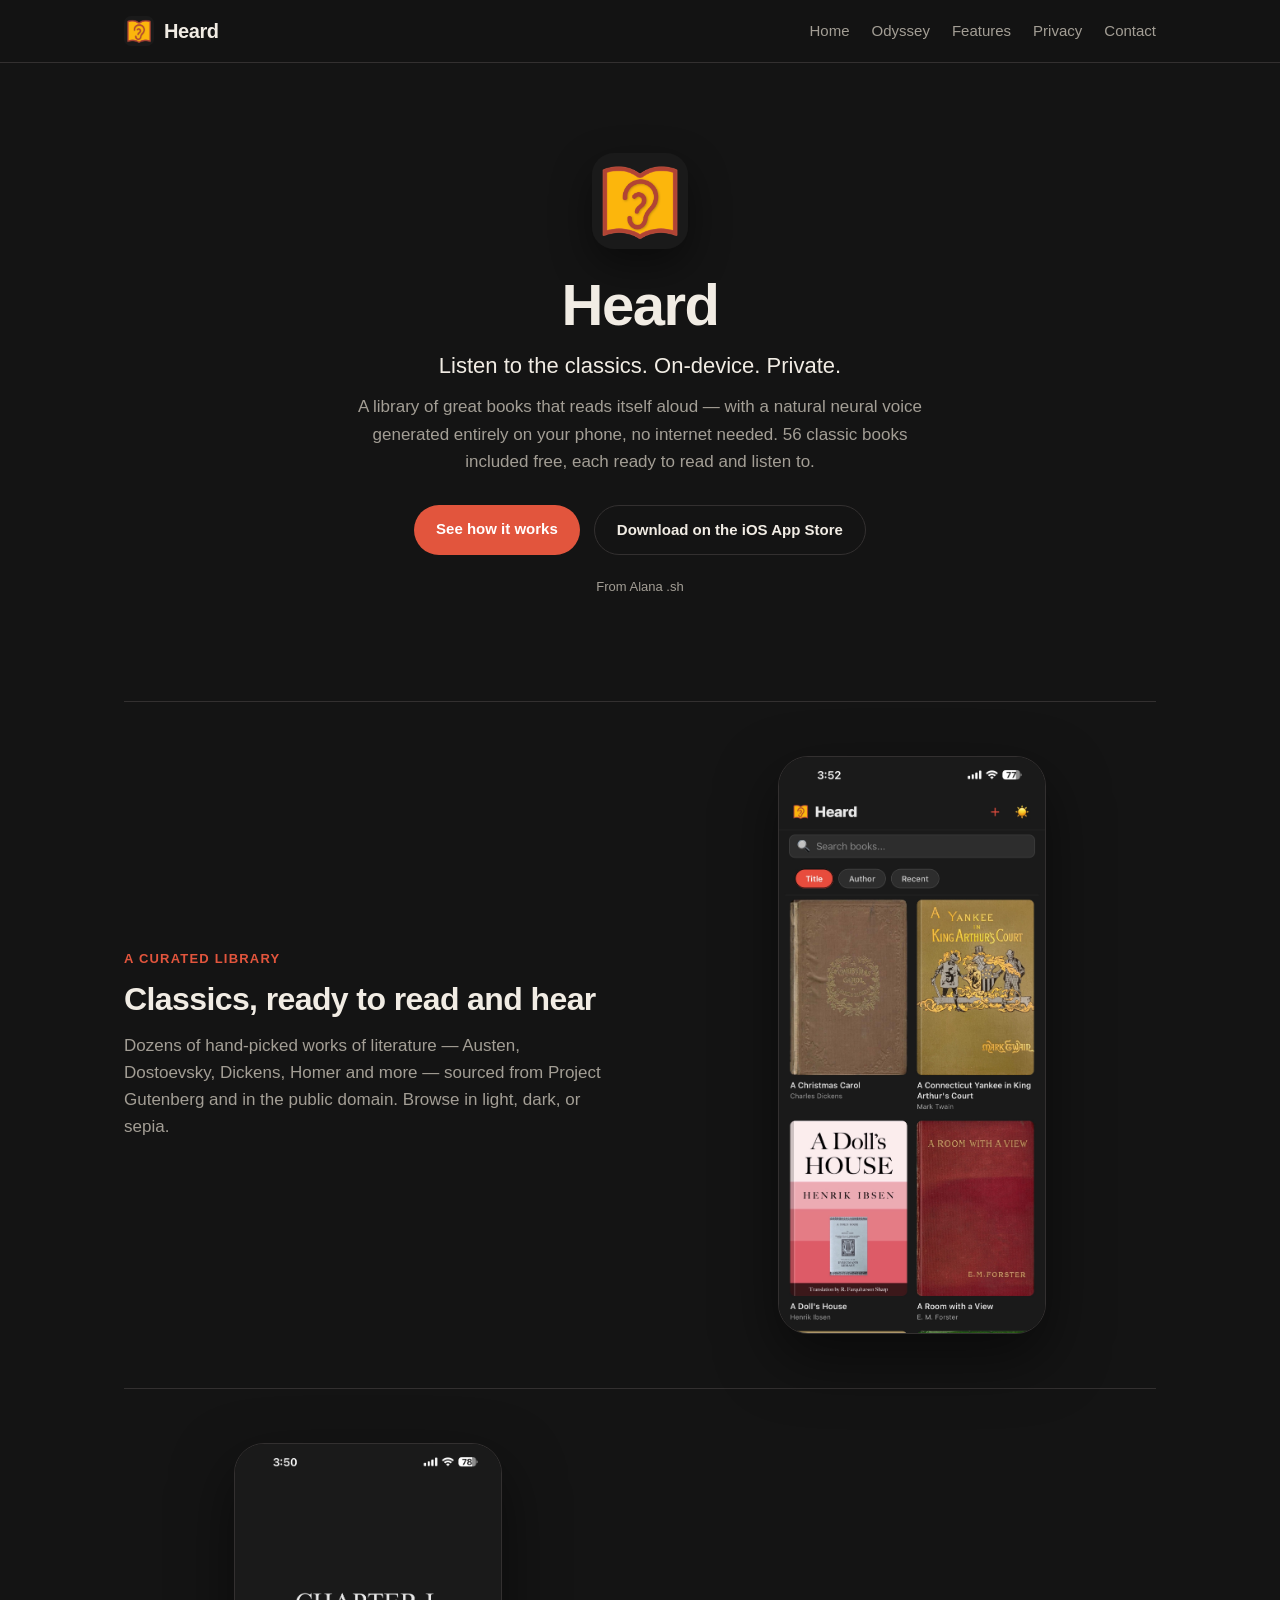
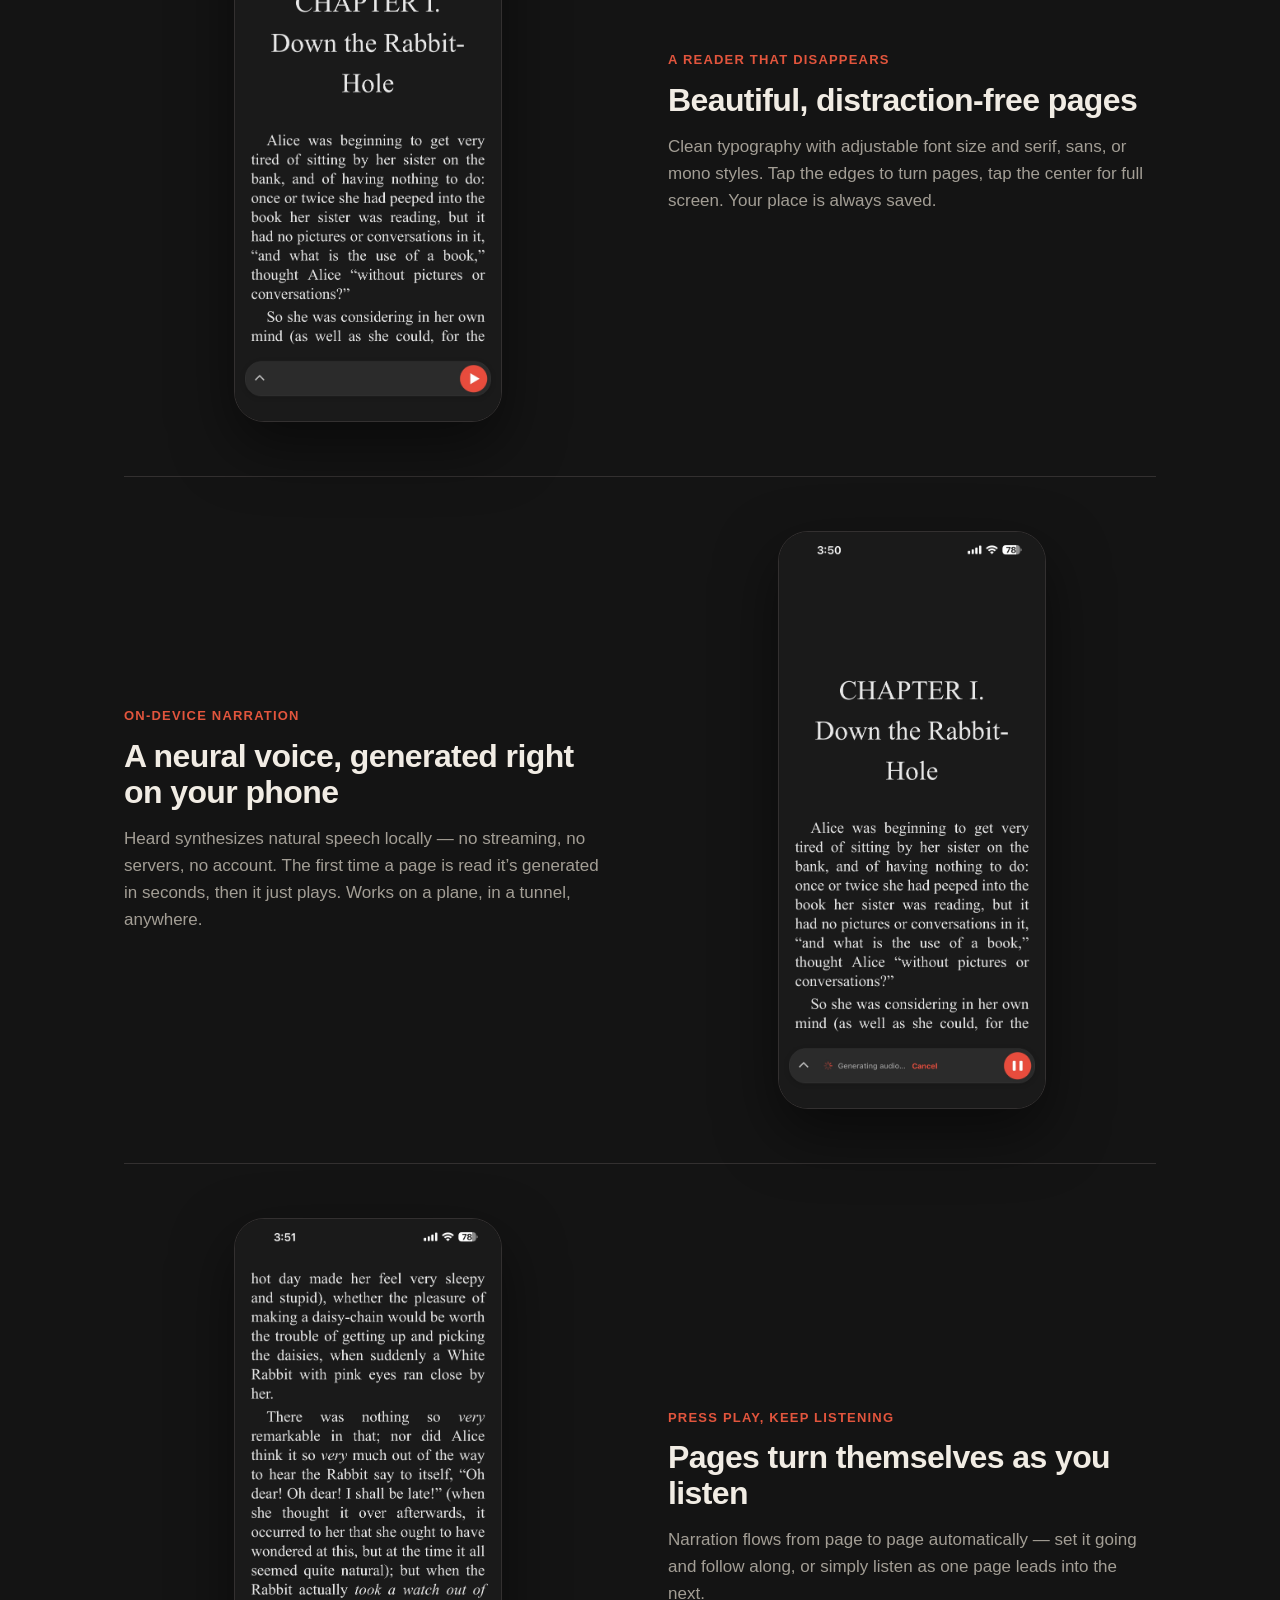
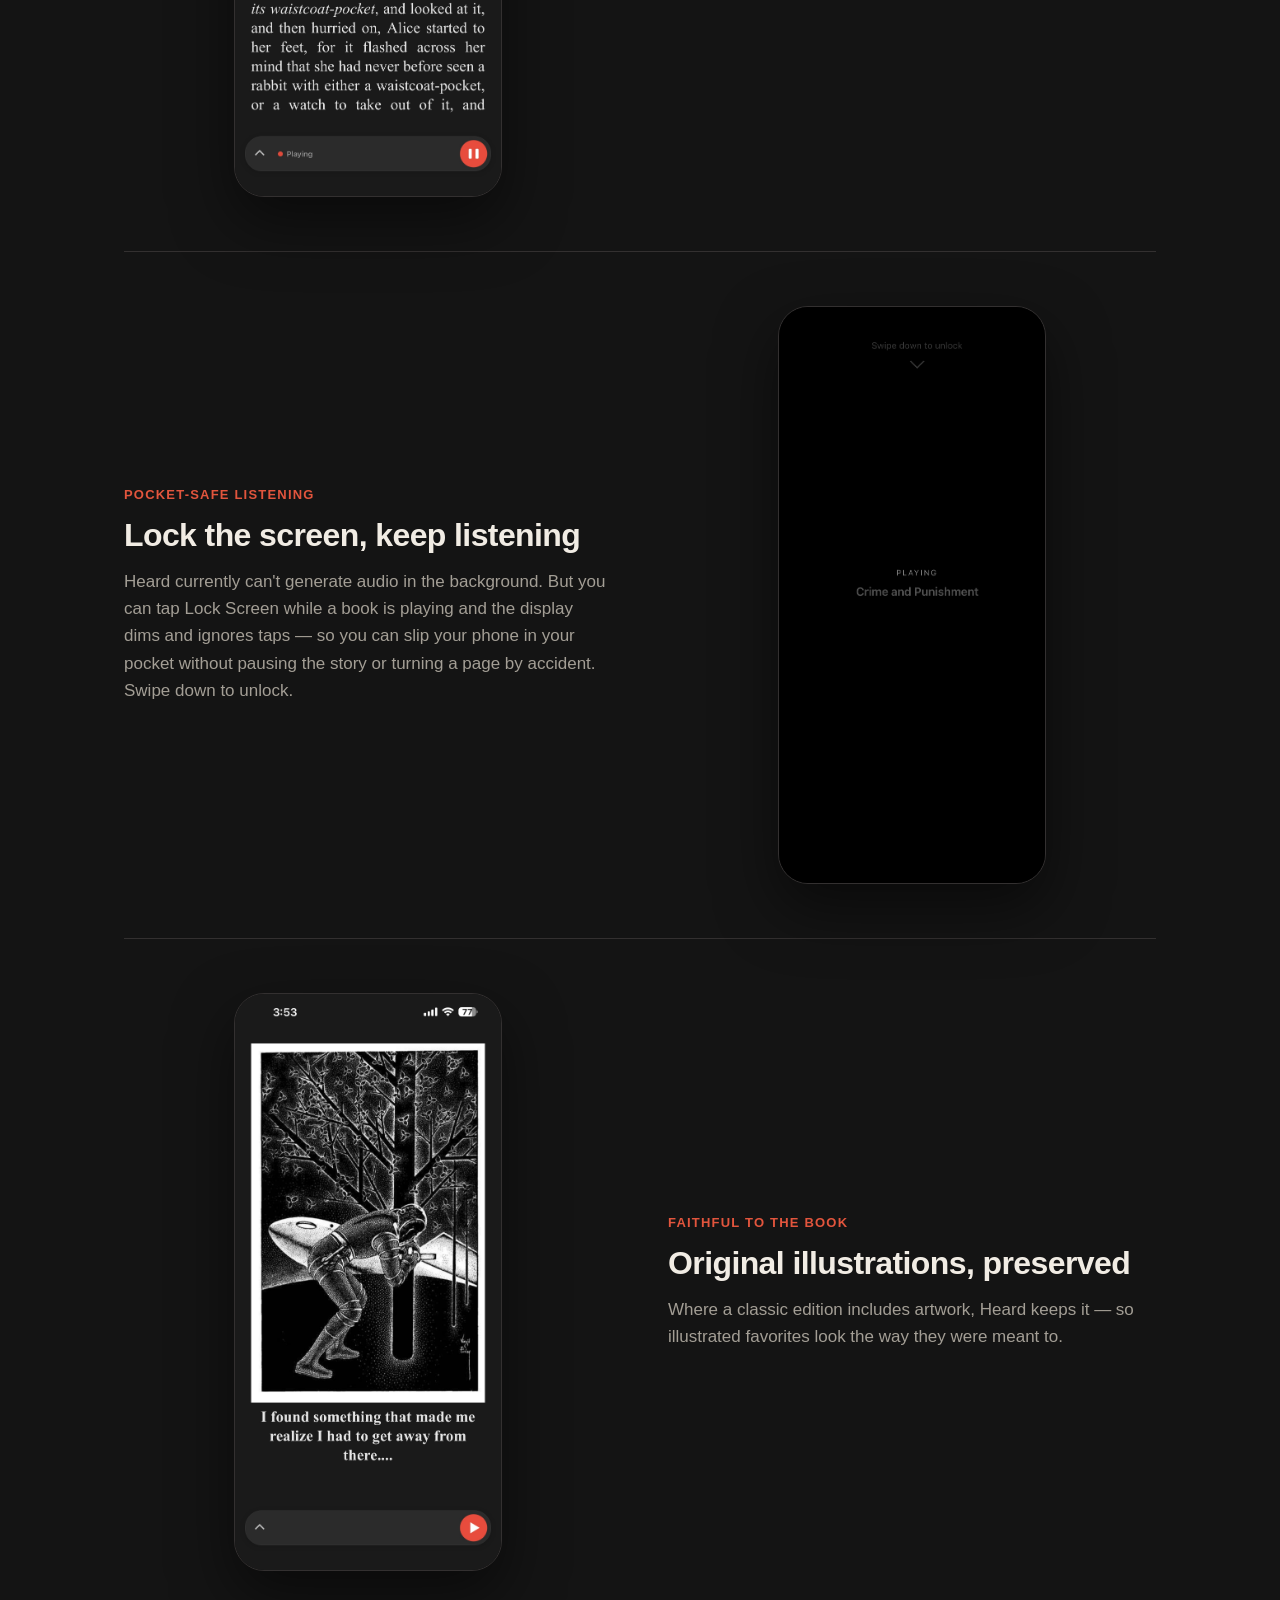
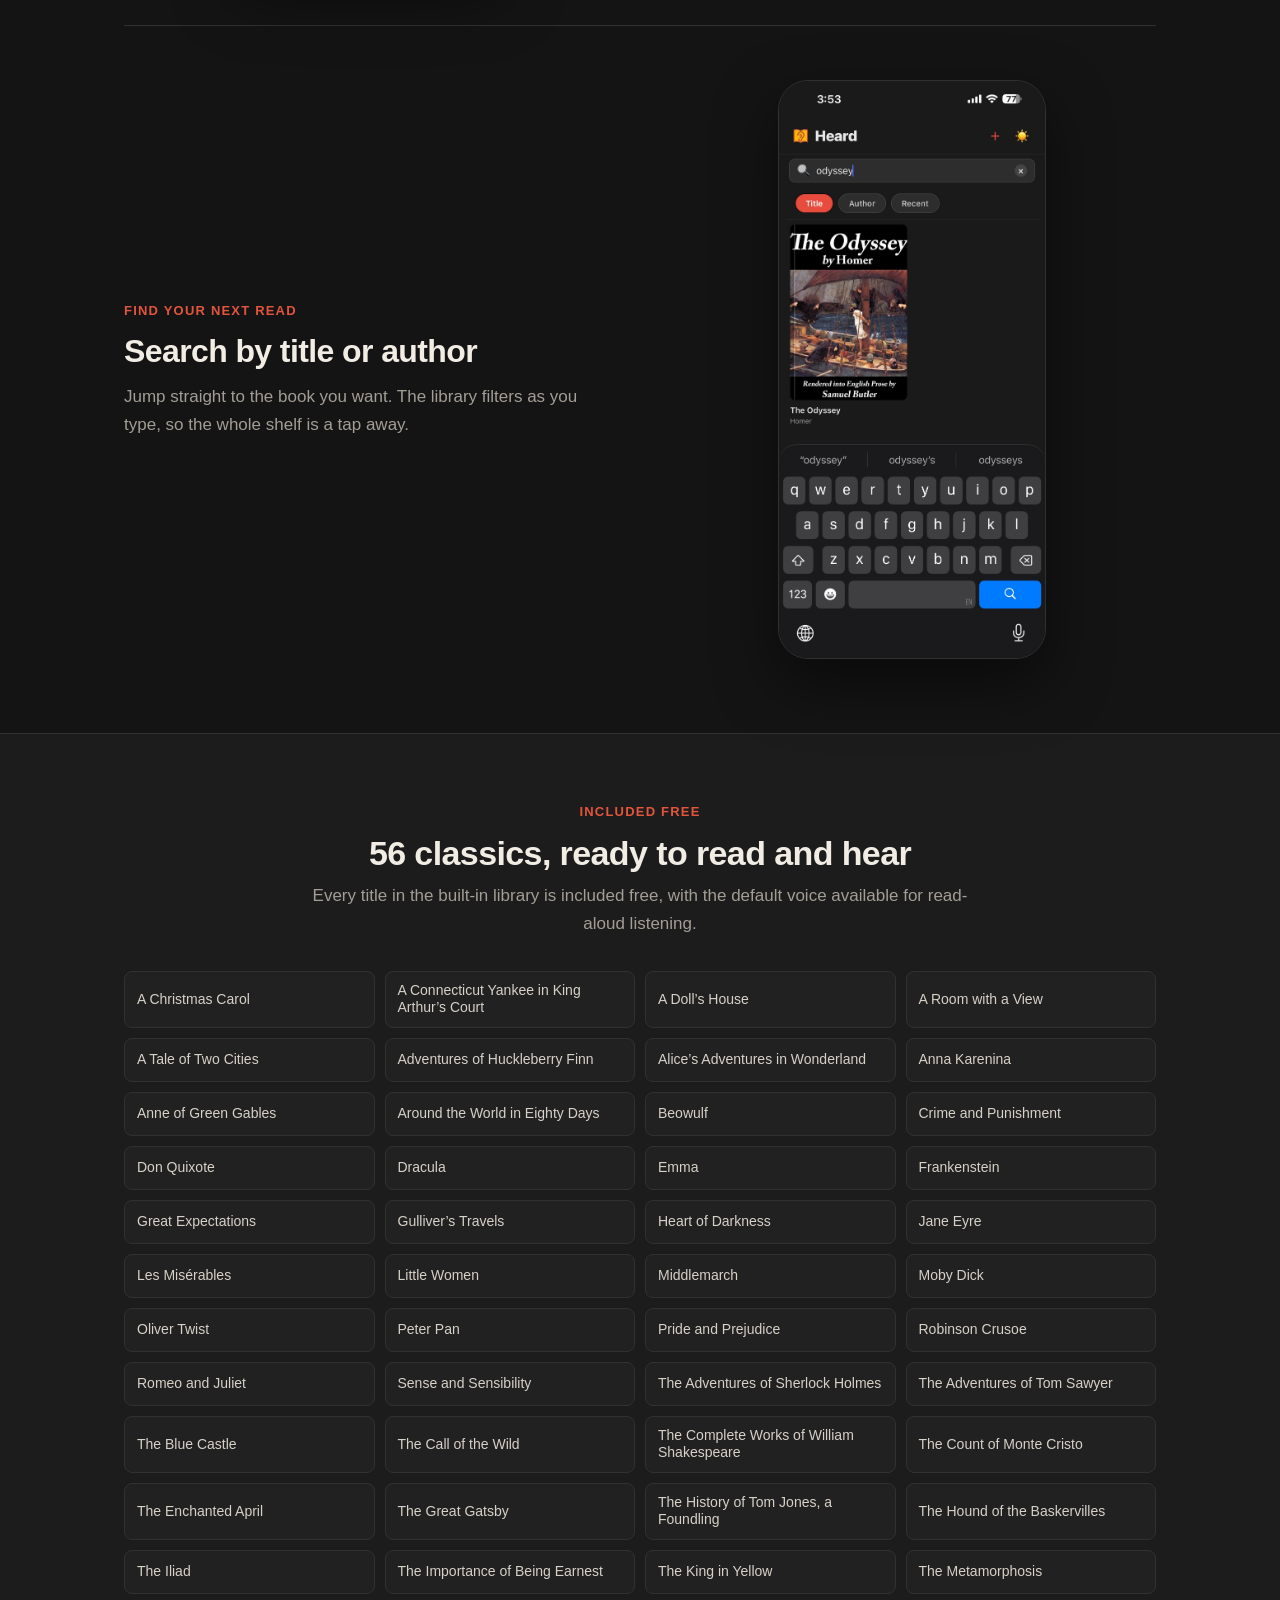
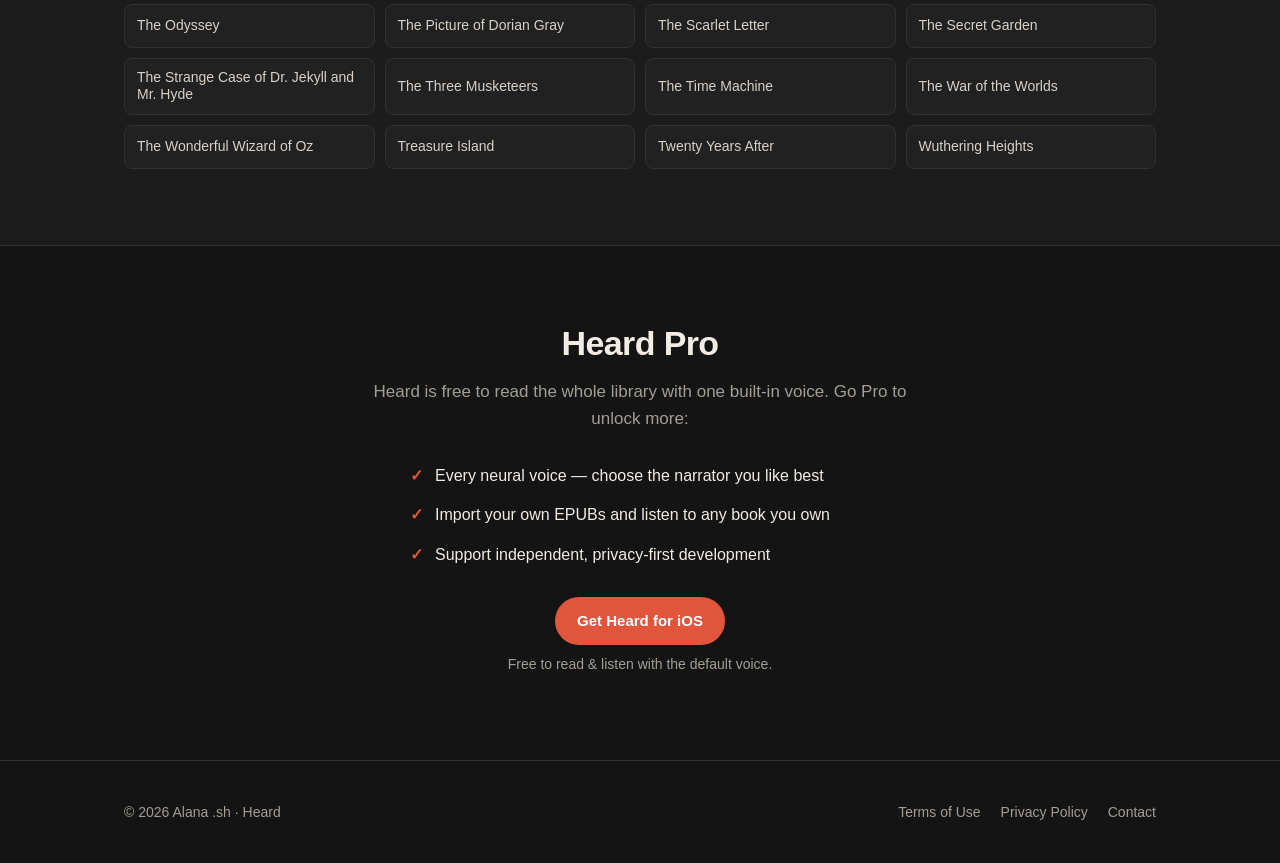
==== index.html @ bd82b06d "browserrouter" ====
<!doctype html><html lang="en"><head><meta charset="utf-8"/><meta name="viewport" content="width=device-width,initial-scale=1"/><meta name="theme-color" content="#1a1a1a"/><meta name="description" content="Heard — listen to the classics with on-device, private neural narration. No internet, no accounts."/><link rel="icon" href="/images/heard-icon.png"/><link rel="apple-touch-icon" href="/images/heard-icon.png"/><meta property="og:title" content="Heard"/><meta property="og:description" content="Listen to the classics. On-device. Private."/><meta property="og:image" content="/images/heard-icon.png"/><title>Heard — listen to the classics</title><script defer="defer" src="/static/js/main.99853f9d.js"></script><link href="/static/css/main.34ddd29a.css" rel="stylesheet"></head><body><noscript>You need to enable JavaScript to run this app.</noscript><div id="root"></div></body></html>
---- static/css/main.34ddd29a.css ----
:root{--bg:#141414;--bg-2:#1c1c1c;--surface:#242424;--text:#f1ece4;--muted:#a39e95;--border:#333030;--accent:#e2553d;--accent-soft:#e2553d24;--maxw:1080px;--serif:Georgia,"Times New Roman",serif;--sans:-apple-system,BlinkMacSystemFont,"Segoe UI",Roboto,Helvetica,Arial,sans-serif}*{box-sizing:border-box}body,html{-webkit-font-smoothing:antialiased;background:#141414;background:var(--bg);color:#f1ece4;color:var(--text);font-family:-apple-system,BlinkMacSystemFont,Segoe UI,Roboto,Helvetica,Arial,sans-serif;font-family:var(--sans);line-height:1.6;margin:0;padding:0}a{color:#e2553d;color:var(--accent);text-decoration:none}a:hover{text-decoration:underline}img{display:block;max-width:100%}.container{margin:0 auto;max-width:1080px;max-width:var(--maxw);padding:0 24px}.nav{-webkit-backdrop-filter:saturate(140%) blur(12px);backdrop-filter:saturate(140%) blur(12px);background:#141414d1;border-bottom:1px solid #333030;border-bottom:1px solid var(--border);position:-webkit-sticky;position:sticky;top:0;z-index:10}.nav-inner{height:62px;justify-content:space-between}.brand,.nav-inner{align-items:center;display:flex}.brand{color:#f1ece4;color:var(--text);font-size:20px;font-weight:800;gap:10px;letter-spacing:-.4px}.brand img{border-radius:7px;height:30px;width:30px}.nav-links{align-items:center;display:flex;gap:22px}.nav-links a{color:#a39e95;color:var(--muted);font-size:15px}.nav-links a:hover{color:#f1ece4;color:var(--text);text-decoration:none}.btn{background:#e2553d;background:var(--accent);border:none;border-radius:999px;color:#fff;cursor:pointer;display:inline-block;font-size:15px;font-weight:700;padding:12px 22px}.btn:hover{opacity:.92;text-decoration:none}.btn-ghost{background:#0000;border:1px solid #333030;border:1px solid var(--border);color:#f1ece4;color:var(--text)}.hero{padding:90px 0 60px;text-align:center}.hero-icon{border-radius:22px;box-shadow:0 16px 40px #00000073;height:96px;margin:0 auto 26px;width:96px}.hero h1{font-size:58px;font-weight:850;letter-spacing:-1.5px;line-height:1.02;margin:0 0 14px}.hero .tag{color:#f1ece4;color:var(--text);font-size:22px;margin:0 auto 10px;max-width:620px}.hero .sub{color:#a39e95;color:var(--muted);font-size:17px;margin:0 auto 30px;max-width:600px}.hero-cta{display:flex;flex-wrap:wrap;gap:14px;justify-content:center}.hero .byline{color:#a39e95;color:var(--muted);font-size:13px;margin-top:22px}.features{padding:30px 0 20px}.row{grid-gap:56px;align-items:center;border-top:1px solid #333030;border-top:1px solid var(--border);display:grid;gap:56px;grid-template-columns:1fr 1fr;padding:54px 0}.row.reverse .row-text{order:2}.row.reverse .row-media{order:1}.row-text h2{font-size:32px;letter-spacing:-.6px;line-height:1.12;margin:0 0 14px}.row-text p{color:#a39e95;color:var(--muted);font-size:17px;margin:0}.eyebrow{color:#e2553d;color:var(--accent);font-size:13px;font-weight:700;letter-spacing:1.2px;margin-bottom:12px;text-transform:uppercase}.row-media{display:flex;justify-content:center}.phone{background:#000;border:1px solid #333030;border:1px solid var(--border);border-radius:30px;box-shadow:0 24px 60px #00000080;max-width:78vw;width:268px}.library{background:#1c1c1c;background:var(--bg-2);border-top:1px solid #333030;border-top:1px solid var(--border);padding:68px 0 76px}.library-heading{margin:0 auto 34px;max-width:680px;text-align:center}.library-heading h2{font-size:34px;letter-spacing:-.6px;line-height:1.12;margin:0 0 10px}.library-heading p{color:#a39e95;color:var(--muted);font-size:17px;margin:0}.book-grid{grid-gap:10px;display:grid;gap:10px;grid-template-columns:repeat(4,1fr);list-style:none;margin:0;padding:0}.book-grid li{align-items:center;background:hsla(0,0%,100%,.025);border:1px solid #333030;border:1px solid var(--border);border-radius:8px;color:#d7d1c8;display:flex;font-size:14px;line-height:1.25;min-height:44px;padding:10px 12px}.pro{border-top:1px solid #333030;border-top:1px solid var(--border);margin:0;padding:70px 0;text-align:center}.pro h2{font-size:34px;letter-spacing:-.6px;margin:0 0 8px}.pro .sub{color:#a39e95;color:var(--muted);font-size:17px;margin:0 auto 30px;max-width:560px}.pro-list{grid-gap:14px;display:grid;gap:14px;list-style:none;margin:0 auto 30px;max-width:460px;padding:0;text-align:left}.pro-list li{align-items:flex-start;display:flex;font-size:16px;gap:12px}.pro-list .check{color:#e2553d;color:var(--accent);font-weight:800}.free-note{color:#a39e95;color:var(--muted);font-size:14px;margin-top:8px}.odyssey-hero{overflow:hidden;padding:76px 0 46px}.odyssey-hero-inner{grid-gap:48px;align-items:center;display:grid;gap:48px;grid-template-columns:minmax(0,.9fr) minmax(360px,1.1fr)}.odyssey-copy h1{font-size:56px;font-weight:850;letter-spacing:-1.4px;line-height:1.02;margin:0 0 16px}.odyssey-copy .tag{color:#f1ece4;color:var(--text);font-size:22px;line-height:1.36;margin:0 0 12px;max-width:560px}.odyssey-copy .sub{color:#a39e95;color:var(--muted);font-size:17px;margin:0 0 28px;max-width:580px}.odyssey-cta{justify-content:flex-start}.odyssey-hero-media{align-items:center;display:flex;justify-content:center;min-height:560px;position:relative}.odyssey-phone-main{transform:rotate(-2deg) translateX(-44px);width:300px}.odyssey-phone-side{position:absolute;right:8px;top:46px;transform:rotate(5deg);width:268px}.odyssey-band{background:#1c1c1c;background:var(--bg-2);border-bottom:1px solid #333030;border-bottom:1px solid var(--border);border-top:1px solid #333030;border-top:1px solid var(--border)}.odyssey-points{grid-gap:32px;display:grid;gap:32px;grid-template-columns:repeat(3,1fr);padding:34px 0}.odyssey-points h2{font-size:19px;letter-spacing:-.2px;line-height:1.2;margin:0 0 8px}.odyssey-points p{color:#a39e95;color:var(--muted);font-size:15px;margin:0}.odyssey-gallery{padding:68px 0 76px;text-align:center}.odyssey-section-heading h2{font-size:34px;letter-spacing:-.6px;line-height:1.12;margin:0 0 34px}.odyssey-shots{grid-gap:22px;align-items:start;display:grid;gap:22px;grid-template-columns:repeat(4,1fr);margin-bottom:34px}.odyssey-shots .phone{border-radius:26px;margin:0 auto;max-width:240px;width:100%}.odyssey-bottom-cta{display:flex;justify-content:center}.page{padding:56px 0 80px}.page .container{max-width:760px}.page h1{font-size:38px;letter-spacing:-.8px;margin:0 0 6px}.page .updated{color:#a39e95;color:var(--muted);font-size:14px;margin-bottom:30px}.page h2{font-size:22px;margin:34px 0 10px}.page li,.page p{color:#d7d1c8;font-size:16px}.page ul{padding-left:22px}.page a{text-decoration:underline}.contact-form{display:flex;flex-direction:column;gap:6px;margin-top:24px;max-width:480px}.contact-form label{color:#a39e95;color:var(--muted);font-size:13px;font-weight:700;letter-spacing:.4px;margin-top:14px;text-transform:uppercase}.contact-form input,.contact-form textarea{background:#242424;background:var(--surface);border:1px solid #333030;border:1px solid var(--border);border-radius:10px;color:#f1ece4;color:var(--text);font-family:-apple-system,BlinkMacSystemFont,Segoe UI,Roboto,Helvetica,Arial,sans-serif;font-family:var(--sans);font-size:15px;padding:11px 14px;resize:vertical}.contact-form input:focus,.contact-form textarea:focus{border-color:#e2553d;border-color:var(--accent);outline:none}.contact-form button{align-self:flex-start;margin-top:20px}.contact-form button:disabled{cursor:default;opacity:.6}.form-note{color:#a39e95;color:var(--muted);font-size:14px;margin-top:26px}.form-note-error{color:#e2553d;color:var(--accent)}.hp-field{height:1px;left:-9999px;opacity:0;overflow:hidden;position:absolute;width:1px}.footer{border-top:1px solid #333030;border-top:1px solid var(--border);color:#a39e95;color:var(--muted);font-size:14px;padding:40px 0}.footer-inner{align-items:center;display:flex;flex-wrap:wrap;gap:18px;justify-content:space-between}.footer-links{display:flex;flex-wrap:wrap;gap:20px}.footer-links a{color:#a39e95;color:var(--muted)}.footer-links a:hover{color:#f1ece4;color:var(--text)}@media (max-width:760px){.hero h1{font-size:42px}.hero .tag{font-size:19px}.odyssey-hero{padding:54px 0 26px;text-align:center}.odyssey-hero-inner{gap:26px;grid-template-columns:1fr}.odyssey-copy h1{font-size:40px}.odyssey-copy .tag{font-size:19px}.odyssey-cta{justify-content:center}.odyssey-hero-media{min-height:430px}.odyssey-phone-main{transform:rotate(-2deg) translateX(-38px);width:236px}.odyssey-phone-side{right:10px;top:36px;width:210px}.odyssey-points{gap:22px;grid-template-columns:1fr;text-align:center}.odyssey-shots{gap:16px;grid-template-columns:repeat(2,1fr)}.library{padding:54px 0 60px}.library-heading h2{font-size:30px}.book-grid{gap:8px;grid-template-columns:repeat(2,1fr)}.book-grid li{font-size:13px;min-height:42px;padding:9px 10px}.row{gap:30px;grid-template-columns:1fr;padding:44px 0;text-align:center}.row.reverse .row-text{order:2}.row.reverse .row-media{order:1}.row-text{order:2}.row-media{order:1}.pro-list{text-align:left}.nav-links{gap:16px}}@media (max-width:520px){.nav-inner{gap:16px}.brand{flex:0 0 auto}.nav-links{gap:14px;overflow-x:auto;scrollbar-width:none}.nav-links::-webkit-scrollbar{display:none}.nav-links a{flex:0 0 auto;font-size:14px}.book-grid{grid-template-columns:1fr}}
/*# sourceMappingURL=main.34ddd29a.css.map*/
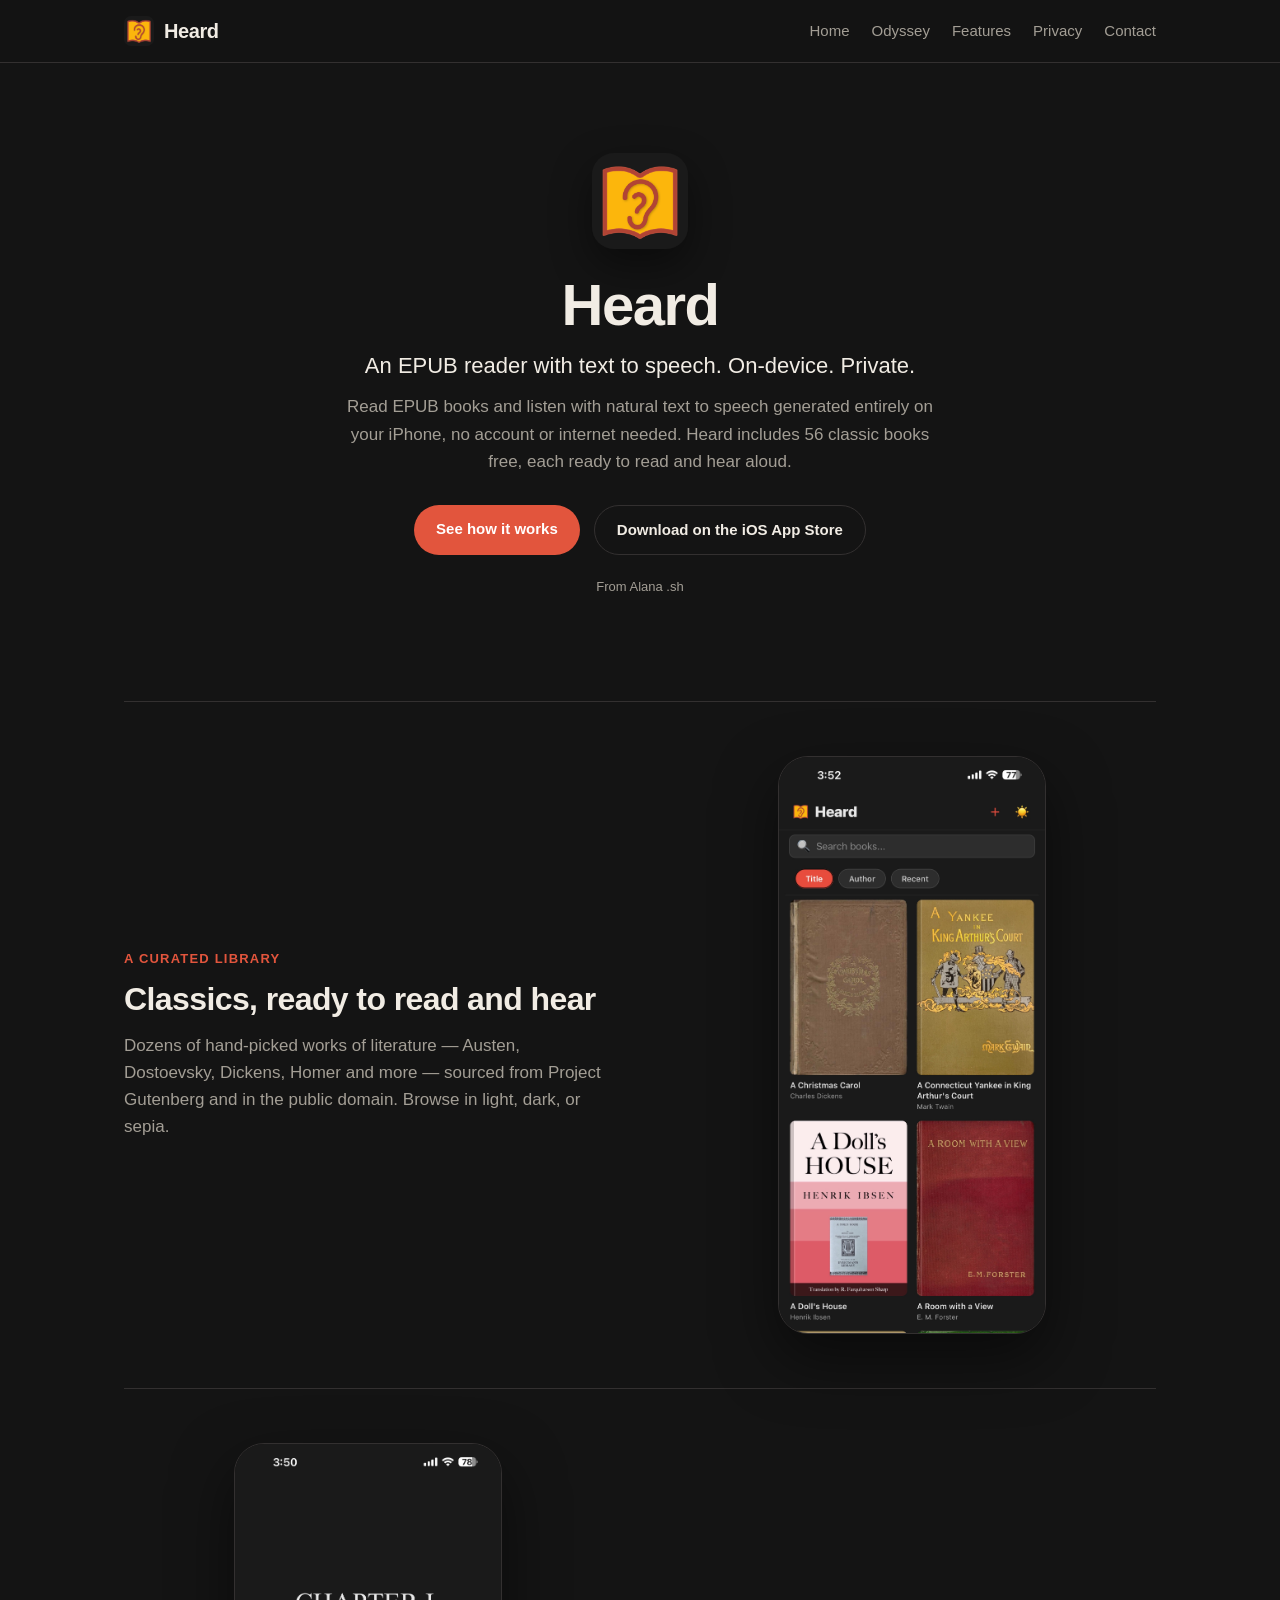
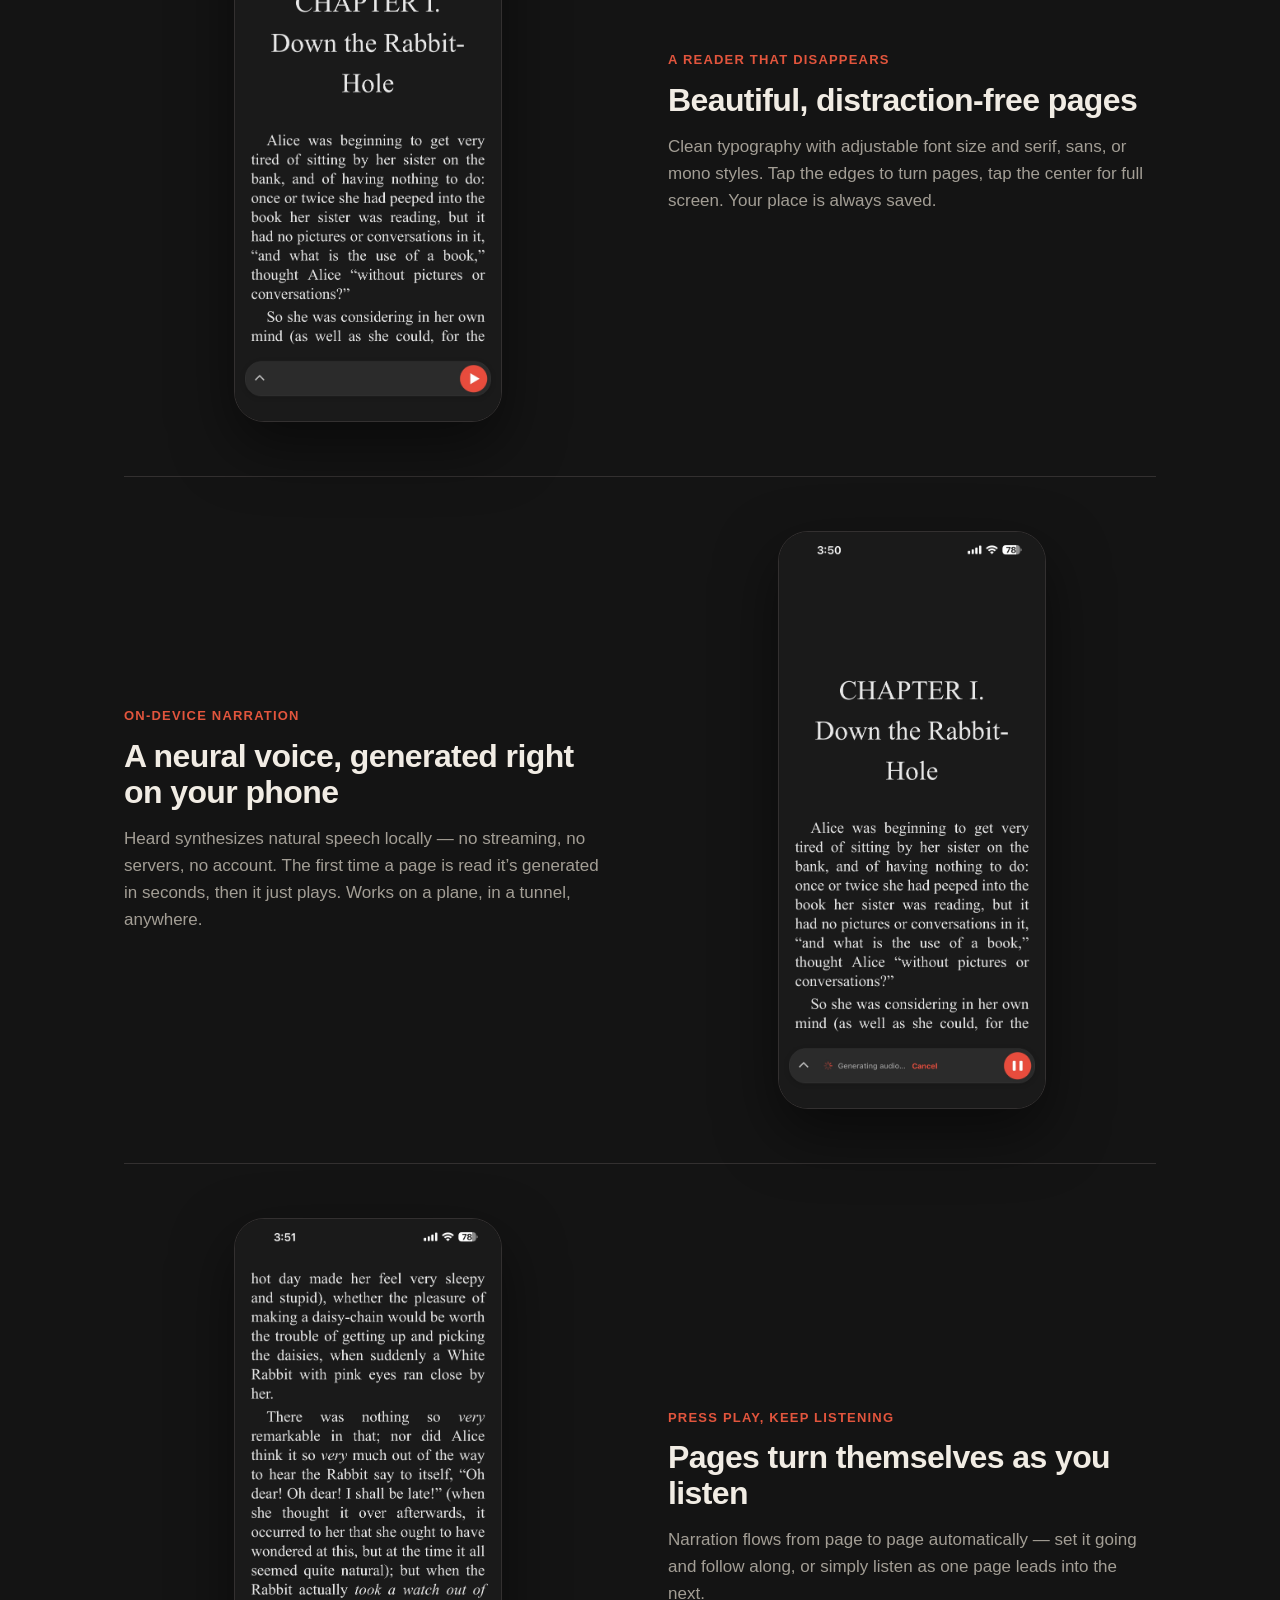
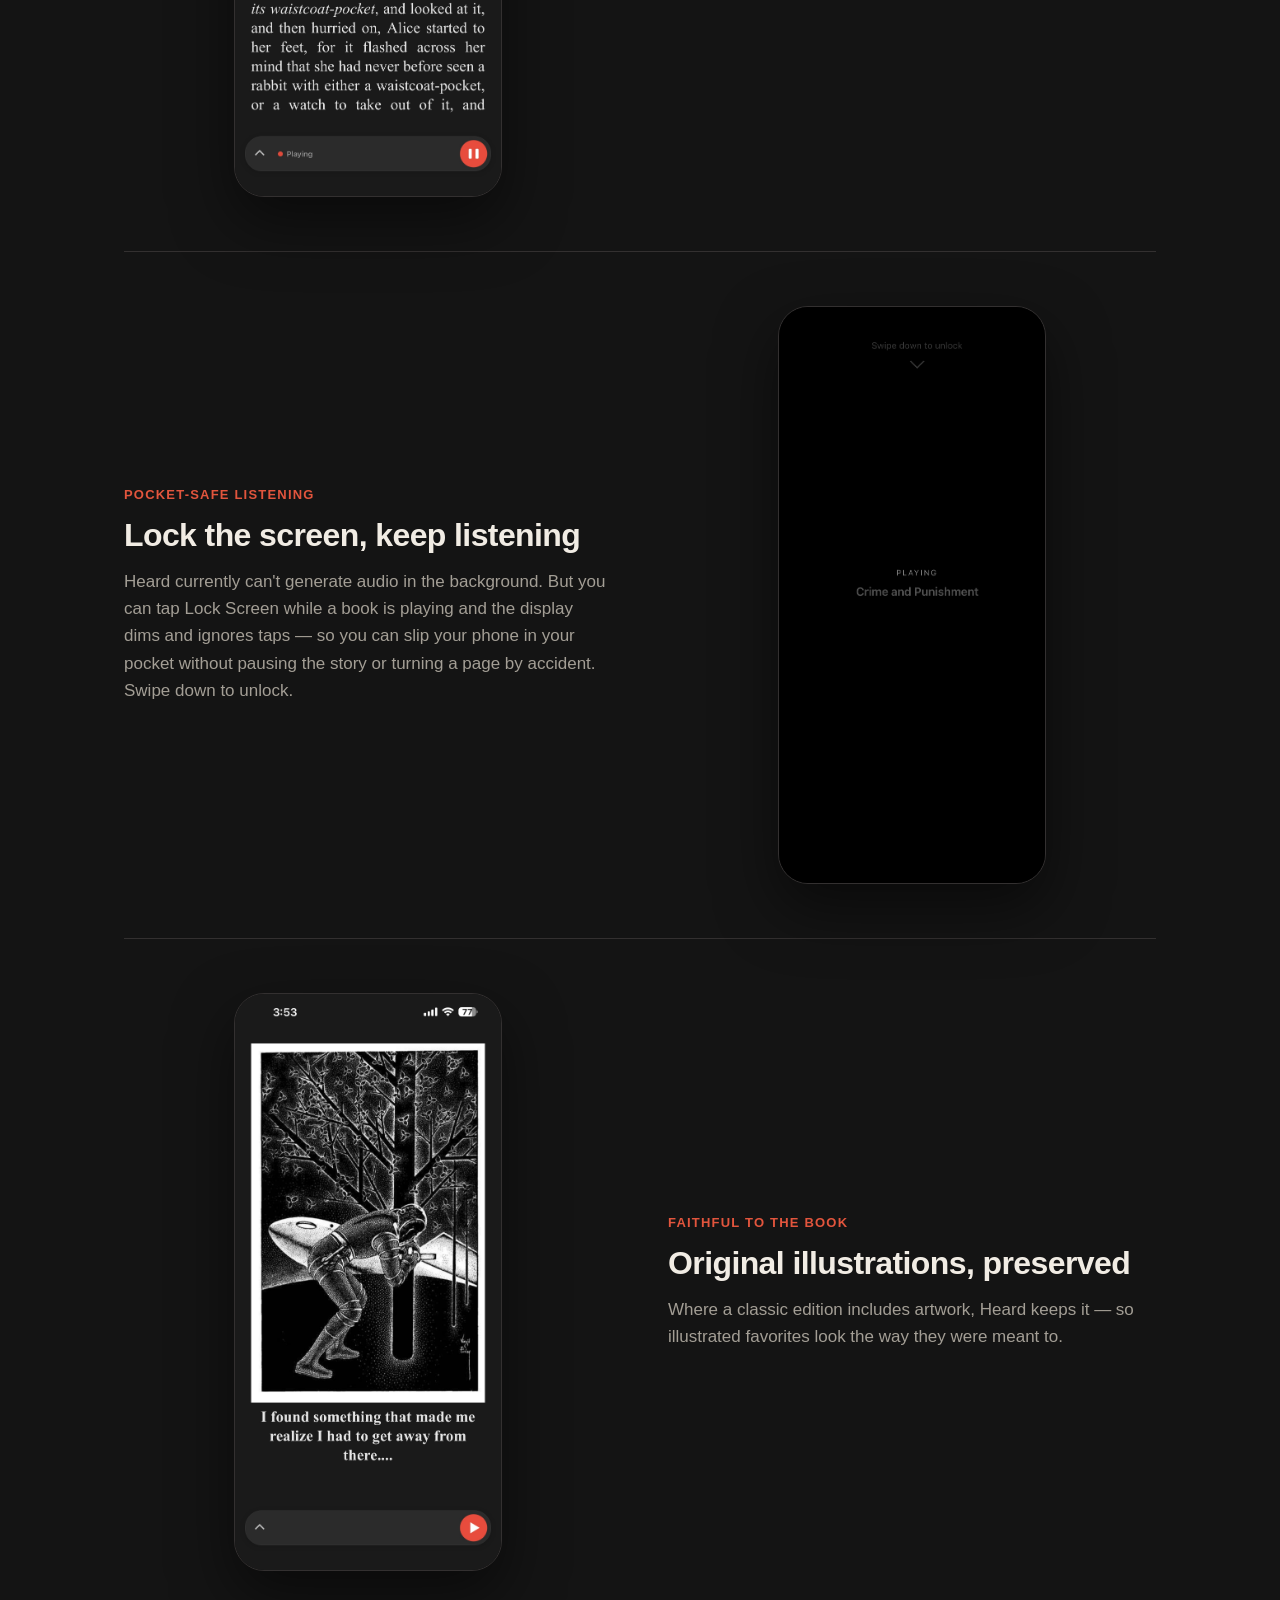
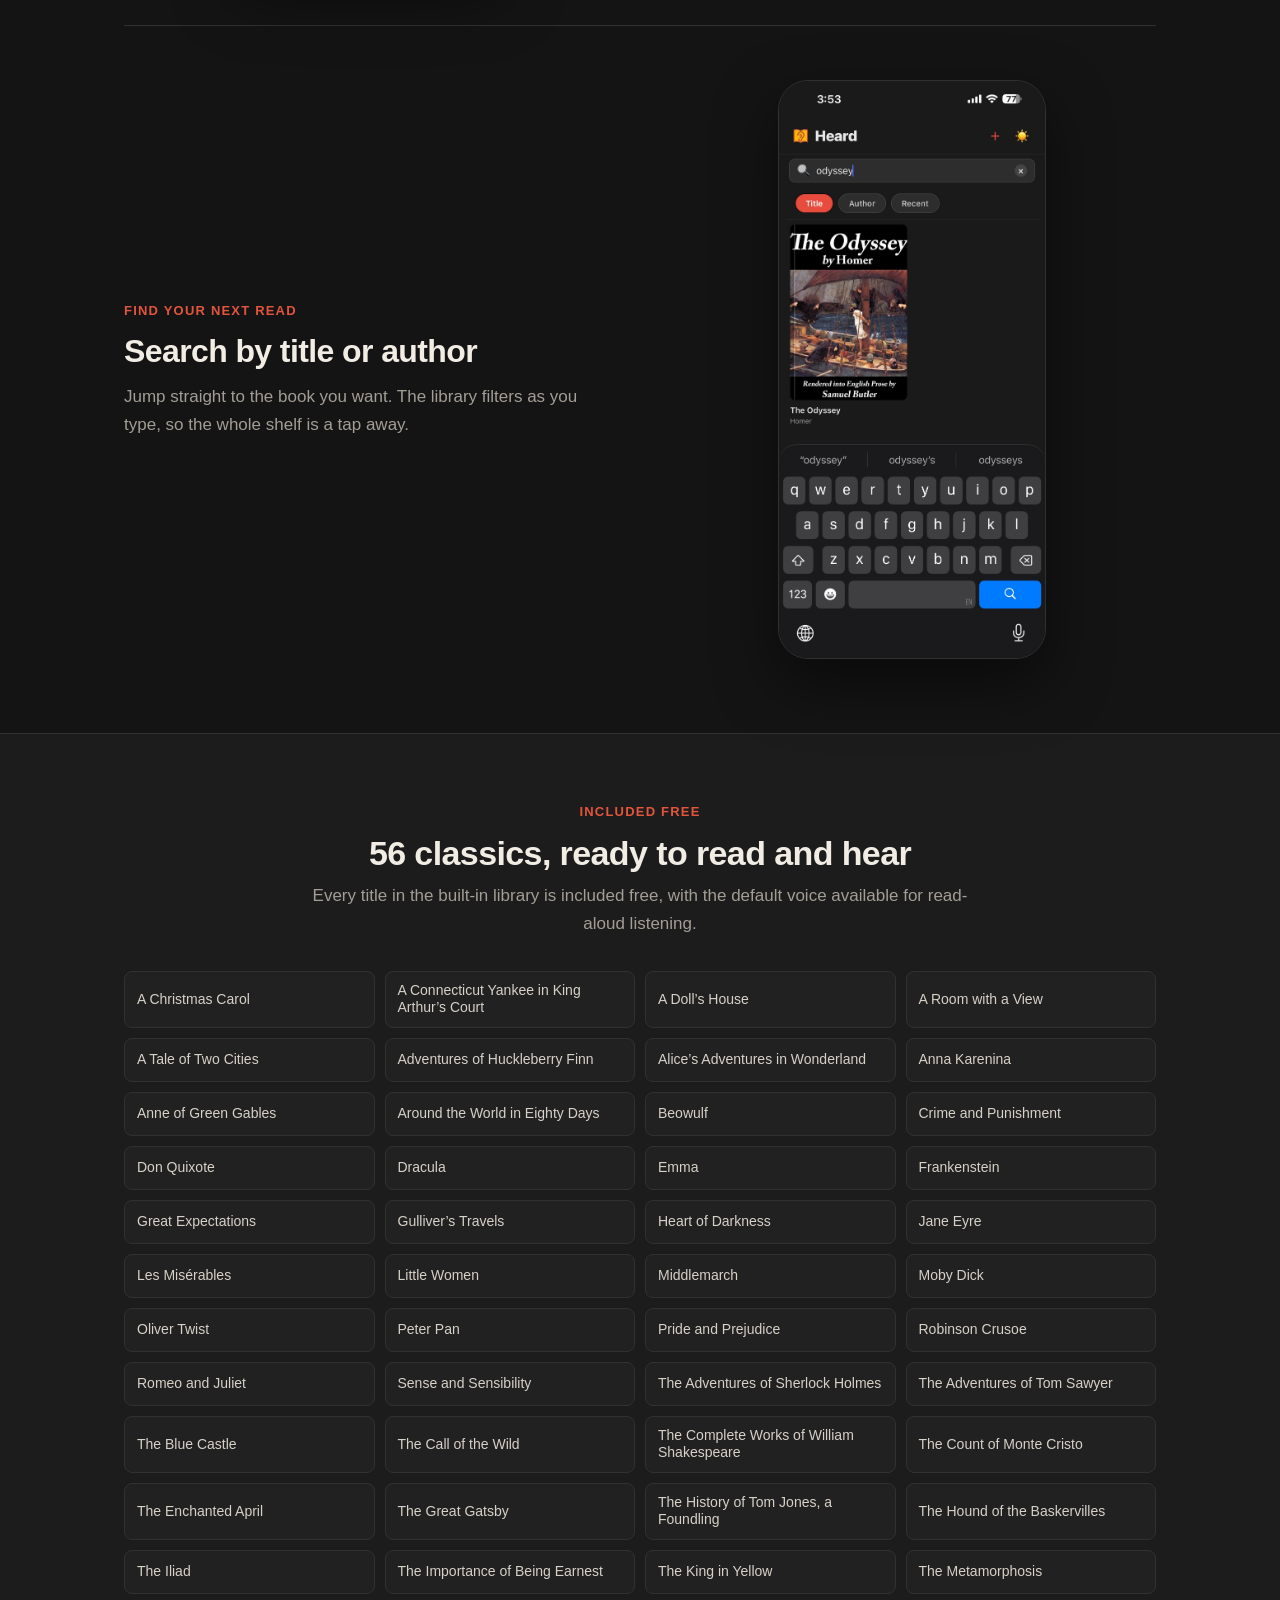
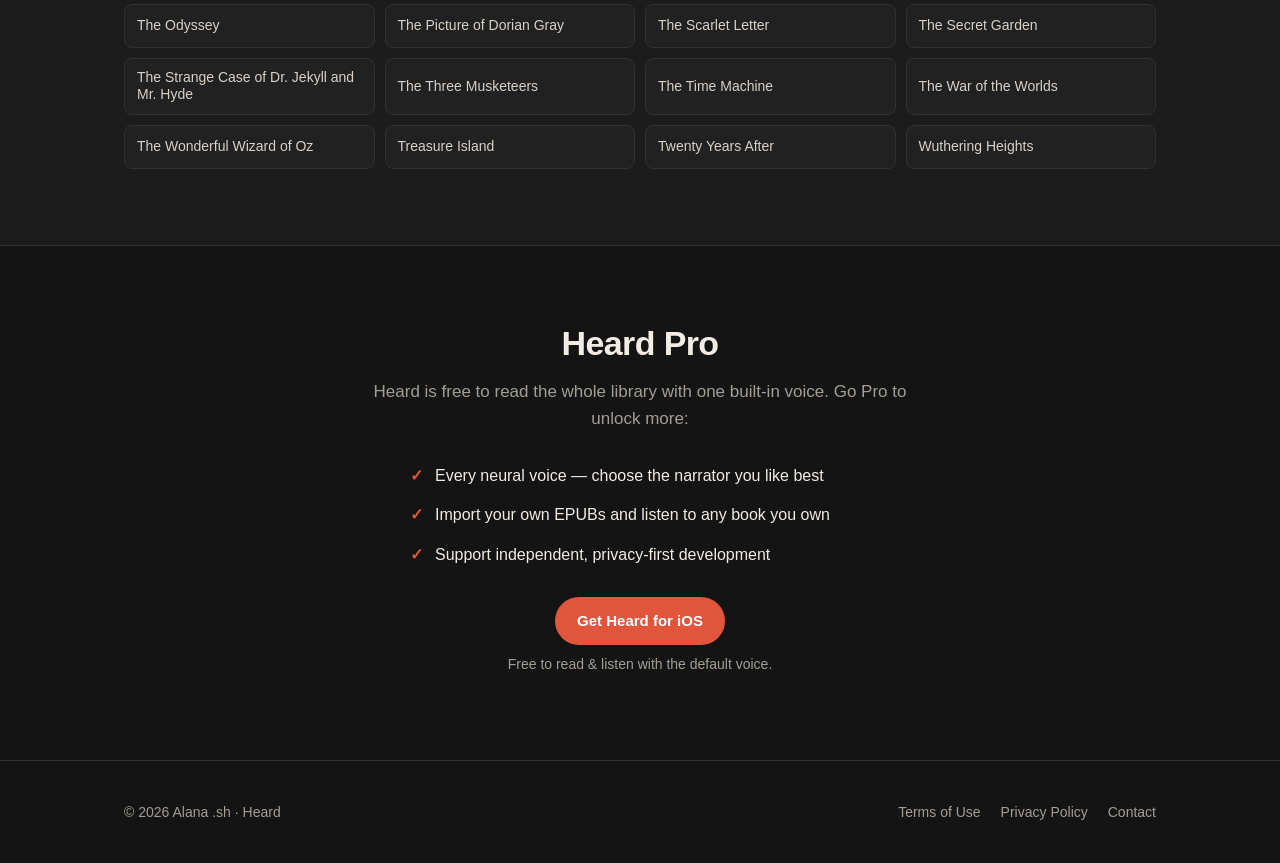
==== commit bb986e39: "copy change" ====
--- a/index.html
+++ b/index.html
@@ -1 +1 @@
-<!doctype html><html lang="en"><head><meta charset="utf-8"/><meta name="viewport" content="width=device-width,initial-scale=1"/><meta name="theme-color" content="#1a1a1a"/><meta name="description" content="Heard — listen to the classics with on-device, private neural narration. No internet, no accounts."/><link rel="icon" href="/images/heard-icon.png"/><link rel="apple-touch-icon" href="/images/heard-icon.png"/><meta property="og:title" content="Heard"/><meta property="og:description" content="Listen to the classics. On-device. Private."/><meta property="og:image" content="/images/heard-icon.png"/><title>Heard — listen to the classics</title><script defer="defer" src="/static/js/main.99853f9d.js"></script><link href="/static/css/main.34ddd29a.css" rel="stylesheet"></head><body><noscript>You need to enable JavaScript to run this app.</noscript><div id="root"></div></body></html>+<!doctype html><html lang="en"><head><meta charset="utf-8"/><meta name="viewport" content="width=device-width,initial-scale=1"/><meta name="theme-color" content="#1a1a1a"/><meta name="description" content="Heard for iOS is an EPUB reader with text to speech, on-device neural narration, and a free library of public-domain classics."/><link rel="icon" href="/images/heard-icon.png"/><link rel="apple-touch-icon" href="/images/heard-icon.png"/><meta property="og:title" content="Heard"/><meta property="og:description" content="An EPUB reader with text to speech for iOS. Listen to classics and your own books with private, on-device narration."/><meta property="og:image" content="/images/heard-icon.png"/><title>Heard for iOS: EPUB reader with Text to Speech</title><script defer="defer" src="/static/js/main.05a993a2.js"></script><link href="/static/css/main.34ddd29a.css" rel="stylesheet"></head><body><noscript>You need to enable JavaScript to run this app.</noscript><div id="root"></div></body></html>
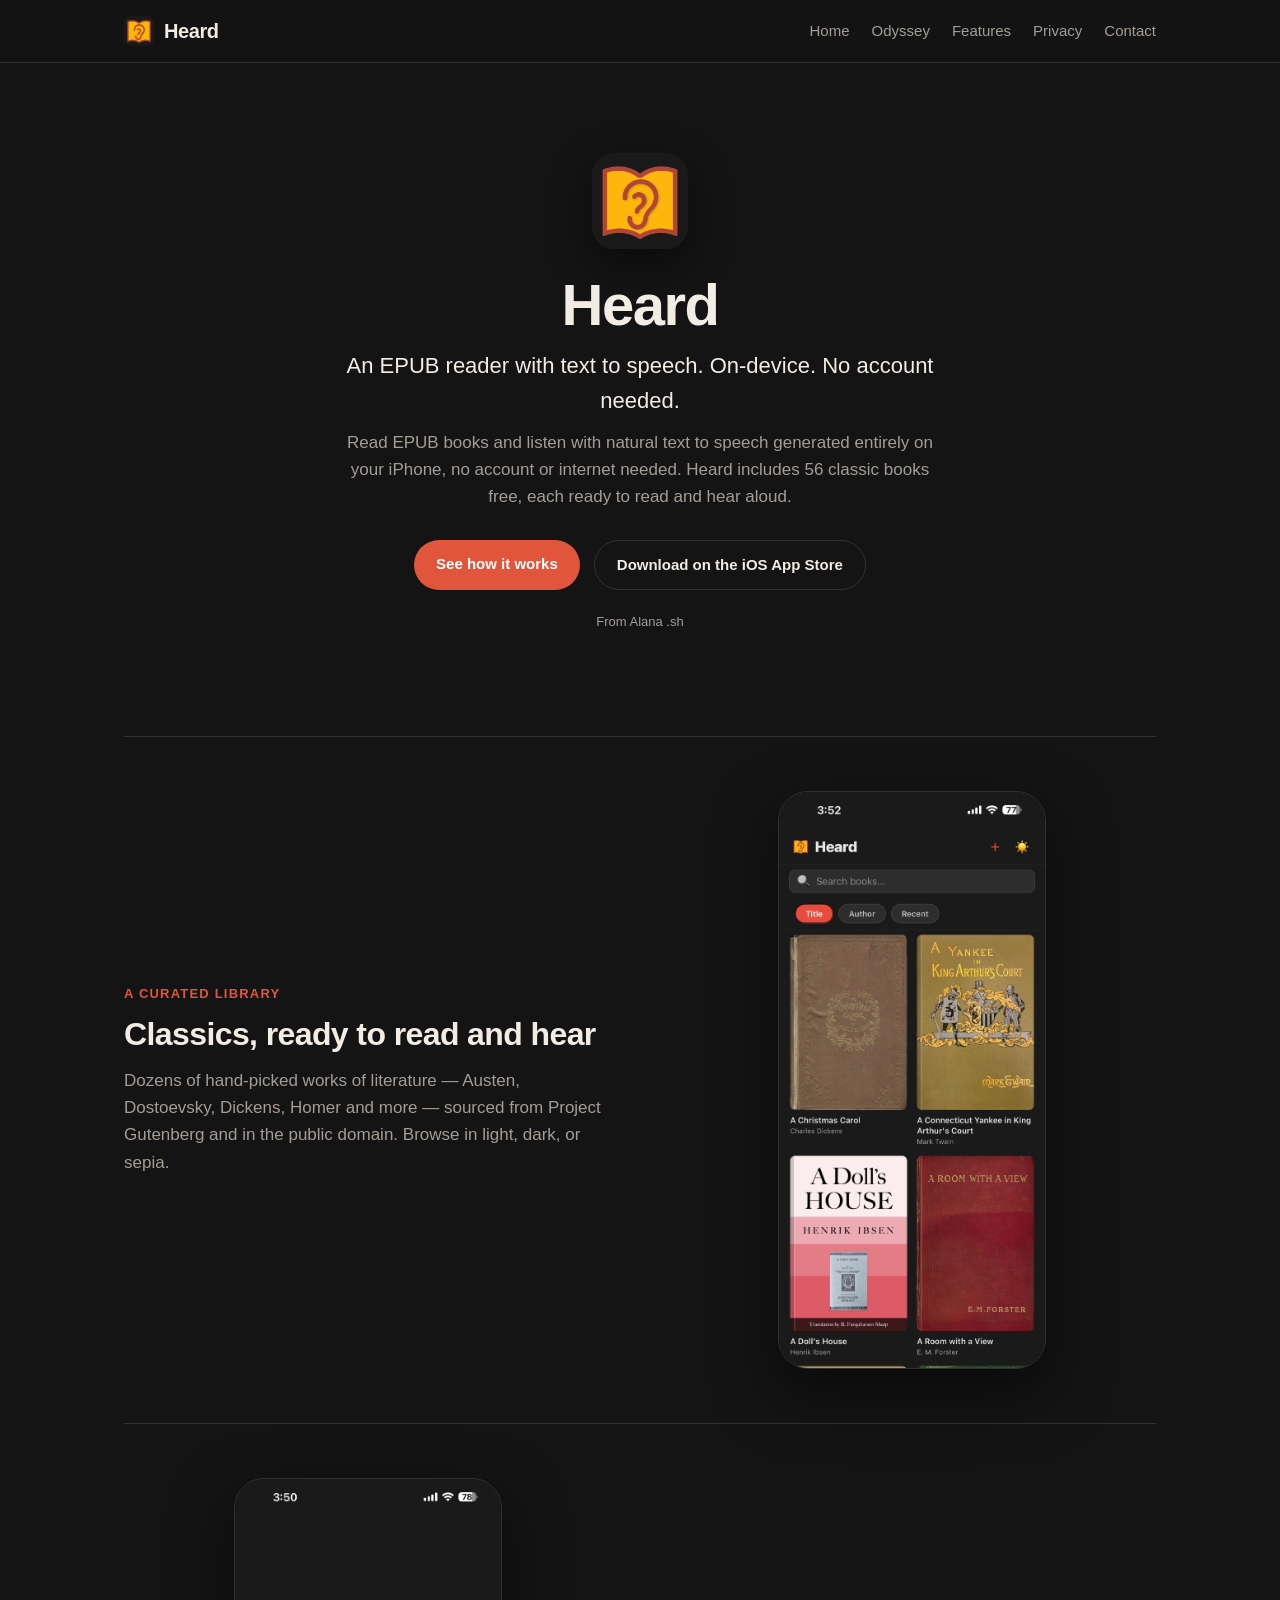
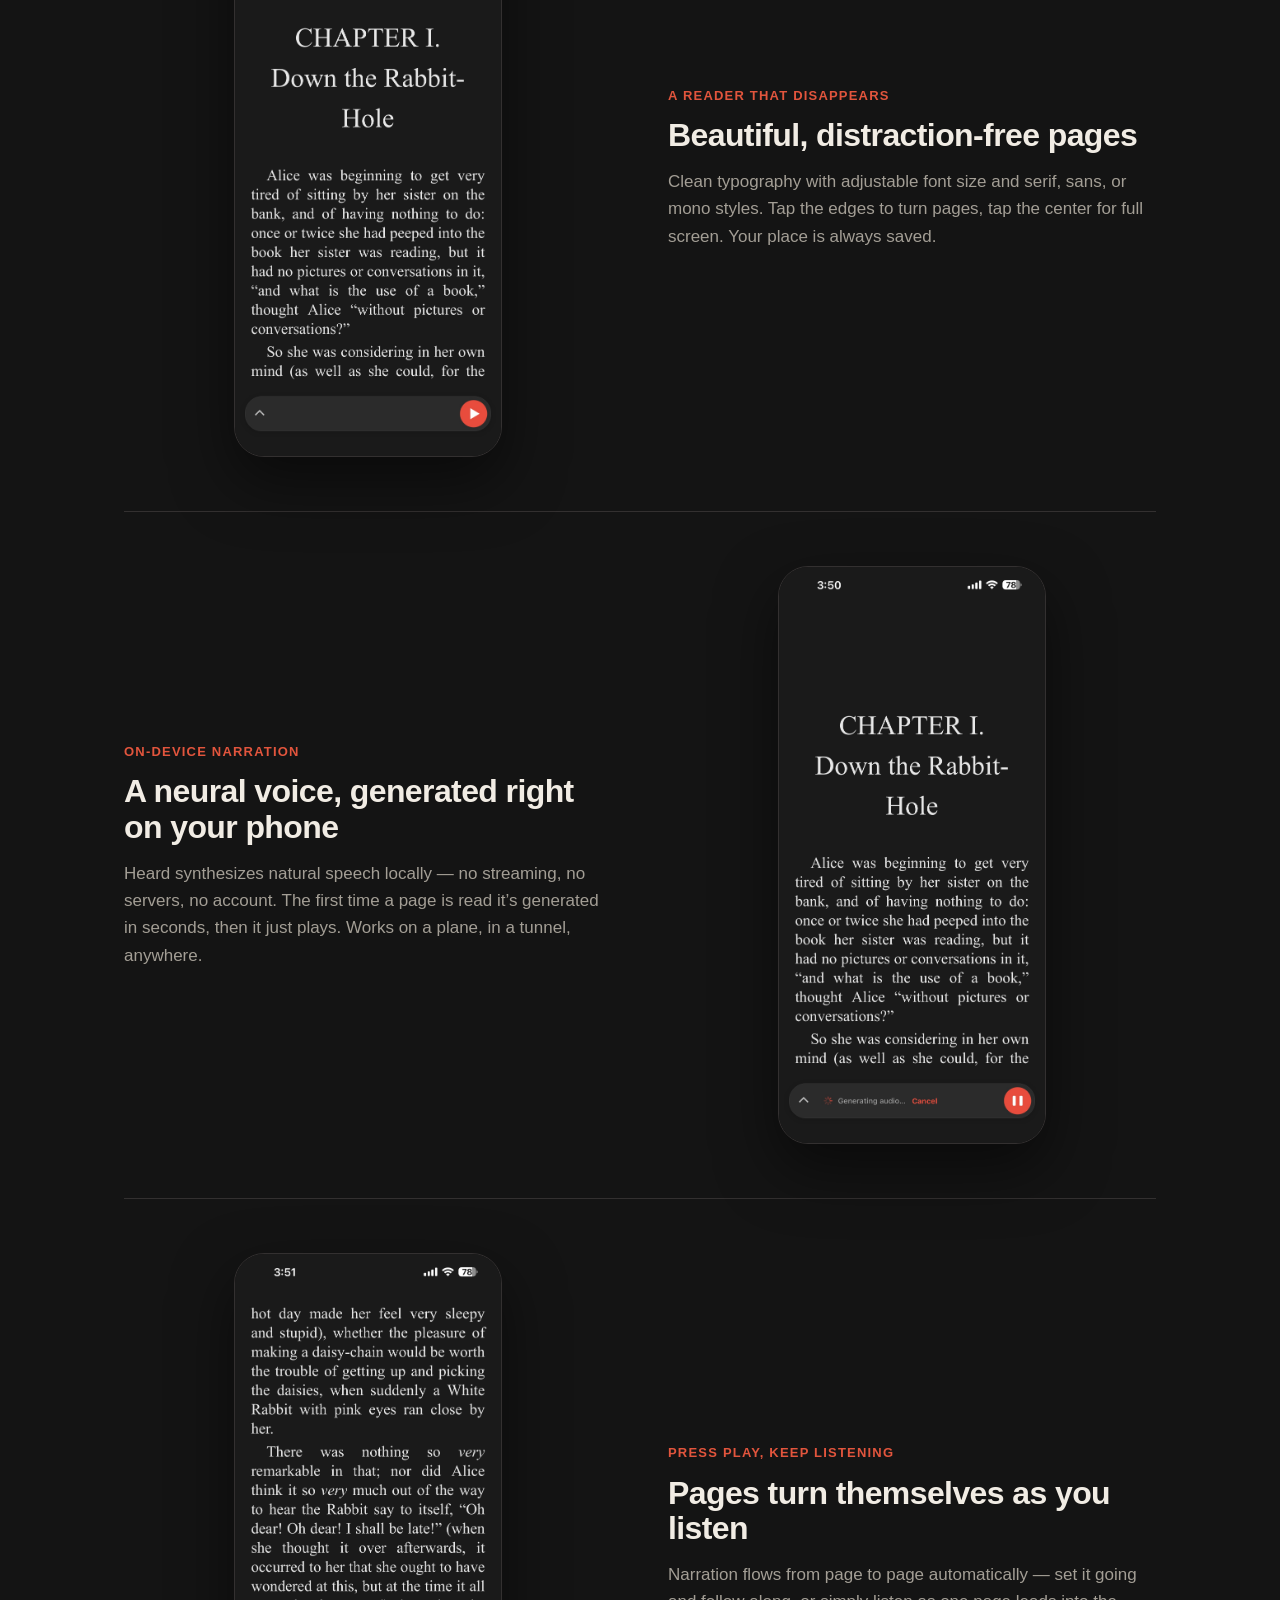
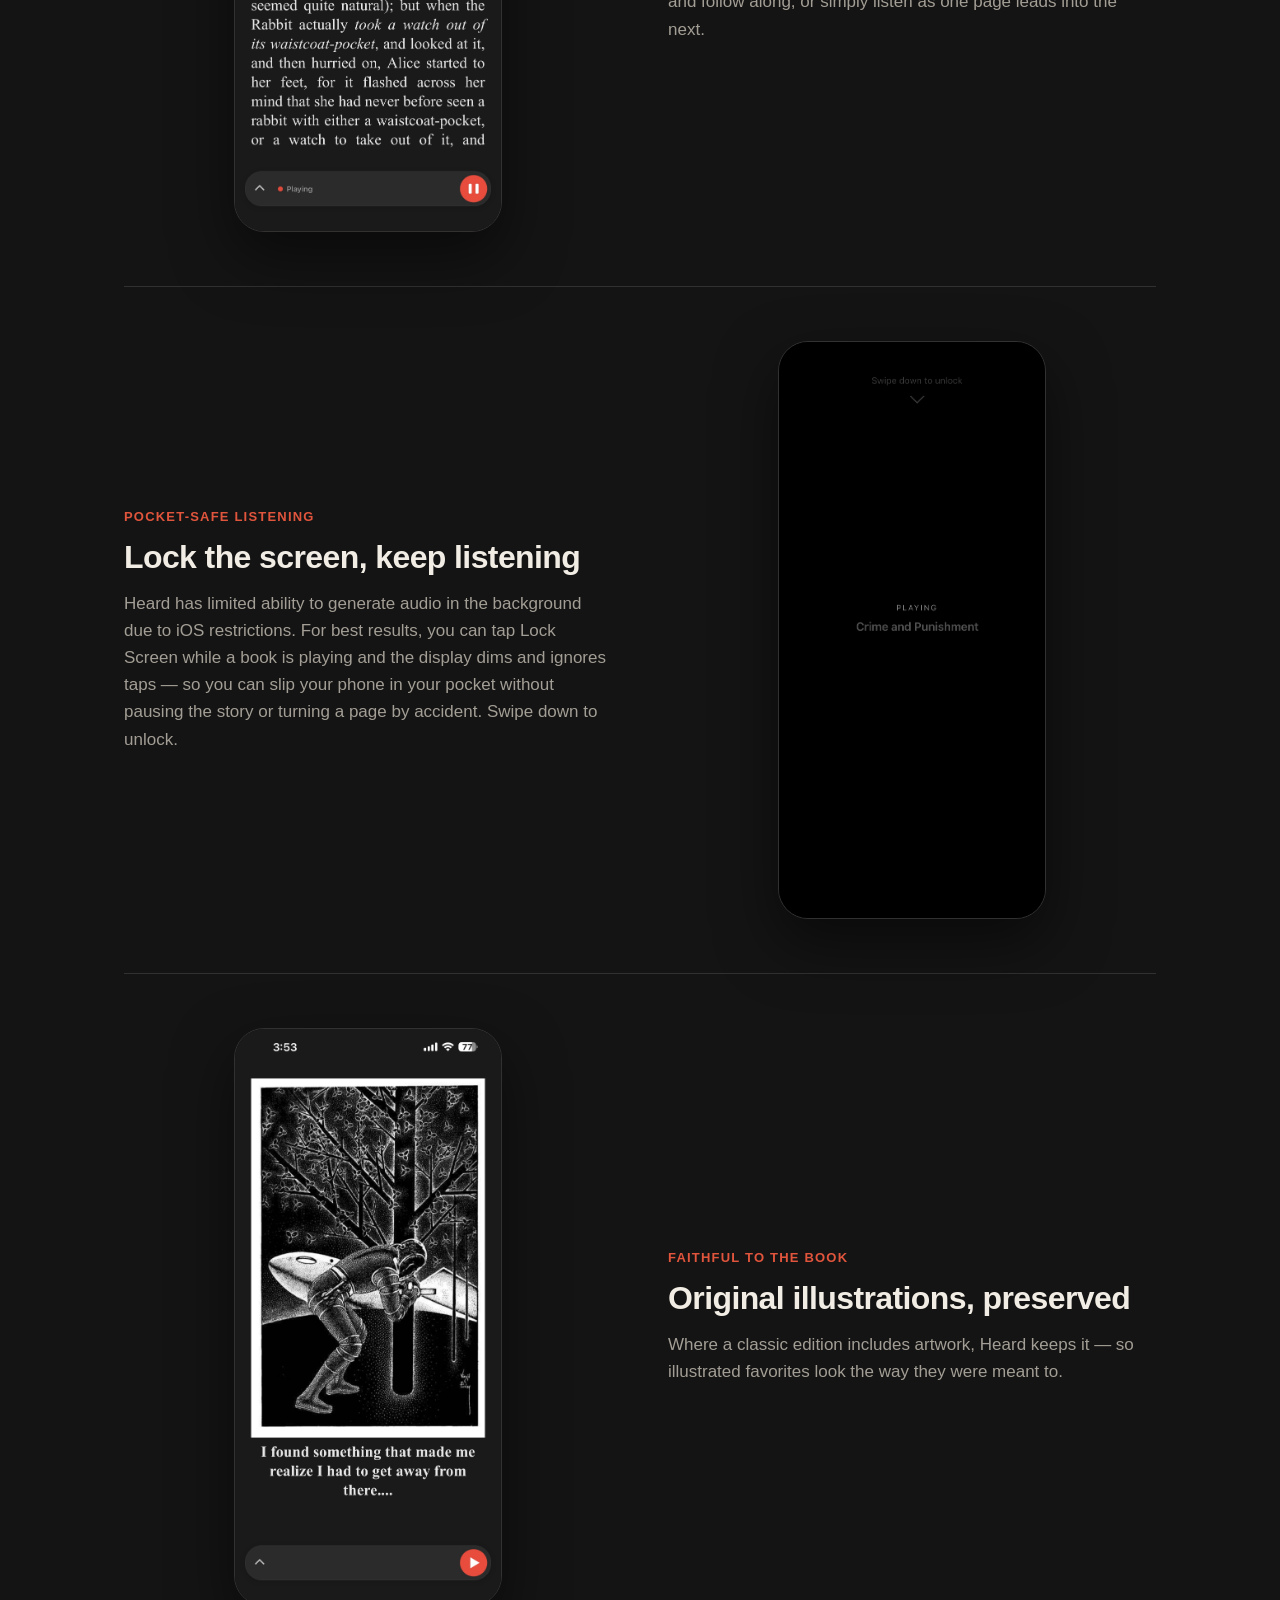
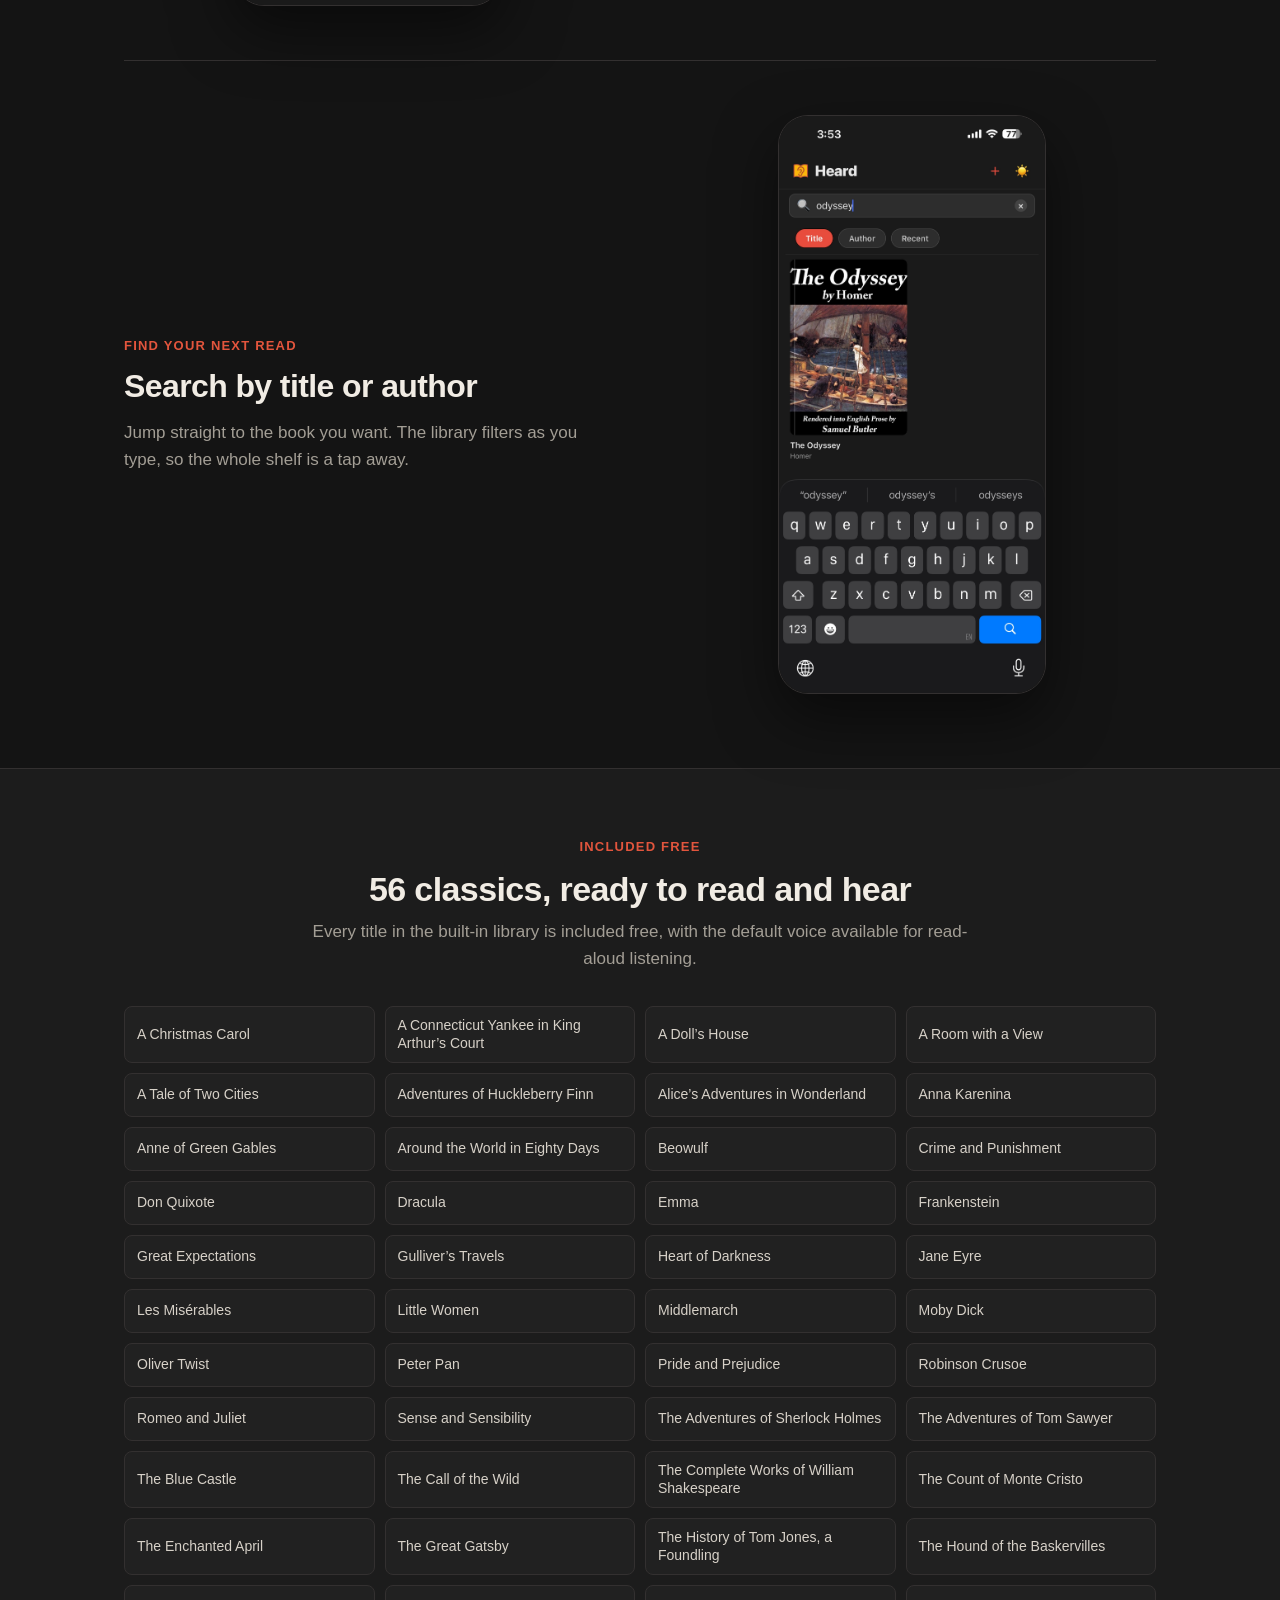
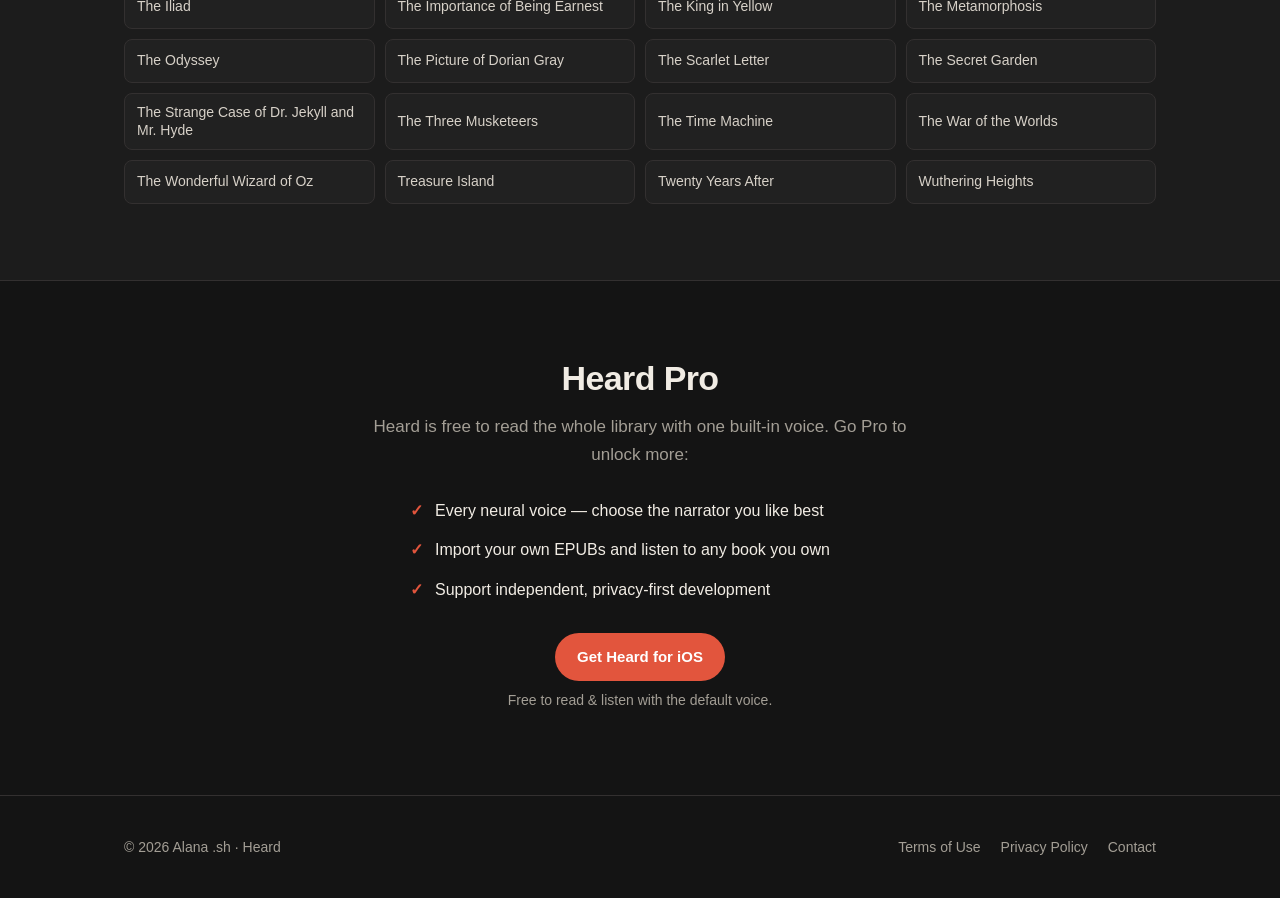
==== commit 83aedb7f: "updated privacy policy" ====
--- a/index.html
+++ b/index.html
@@ -1 +1 @@
-<!doctype html><html lang="en"><head><meta charset="utf-8"/><meta name="viewport" content="width=device-width,initial-scale=1"/><meta name="theme-color" content="#1a1a1a"/><meta name="description" content="Heard for iOS is an EPUB reader with text to speech, on-device neural narration, and a free library of public-domain classics."/><link rel="icon" href="/images/heard-icon.png"/><link rel="apple-touch-icon" href="/images/heard-icon.png"/><meta property="og:title" content="Heard"/><meta property="og:description" content="An EPUB reader with text to speech for iOS. Listen to classics and your own books with private, on-device narration."/><meta property="og:image" content="/images/heard-icon.png"/><title>Heard for iOS: EPUB reader with Text to Speech</title><script defer="defer" src="/static/js/main.05a993a2.js"></script><link href="/static/css/main.34ddd29a.css" rel="stylesheet"></head><body><noscript>You need to enable JavaScript to run this app.</noscript><div id="root"></div></body></html>+<!doctype html><html lang="en"><head><meta charset="utf-8"/><meta name="viewport" content="width=device-width,initial-scale=1"/><meta name="theme-color" content="#1a1a1a"/><meta name="description" content="Heard for iOS is an EPUB reader with text to speech, on-device neural narration, and a free library of public-domain classics."/><link rel="icon" href="/images/heard-icon.png"/><link rel="apple-touch-icon" href="/images/heard-icon.png"/><meta property="og:title" content="Heard"/><meta property="og:description" content="An EPUB reader with text to speech for iOS. Listen to classics and your own books with private, on-device narration."/><meta property="og:image" content="/images/heard-icon.png"/><script async src="https://www.googletagmanager.com/gtag/js?id=AW-11046037537"></script><script>function gtag(){dataLayer.push(arguments)}window.dataLayer=window.dataLayer||[],gtag("js",new Date),gtag("config","AW-11046037537")</script><title>Heard for iOS: EPUB reader with Text to Speech</title><script defer="defer" src="/static/js/main.49d53f03.js"></script><link href="/static/css/main.34ddd29a.css" rel="stylesheet"></head><body><noscript>You need to enable JavaScript to run this app.</noscript><div id="root"></div></body></html>
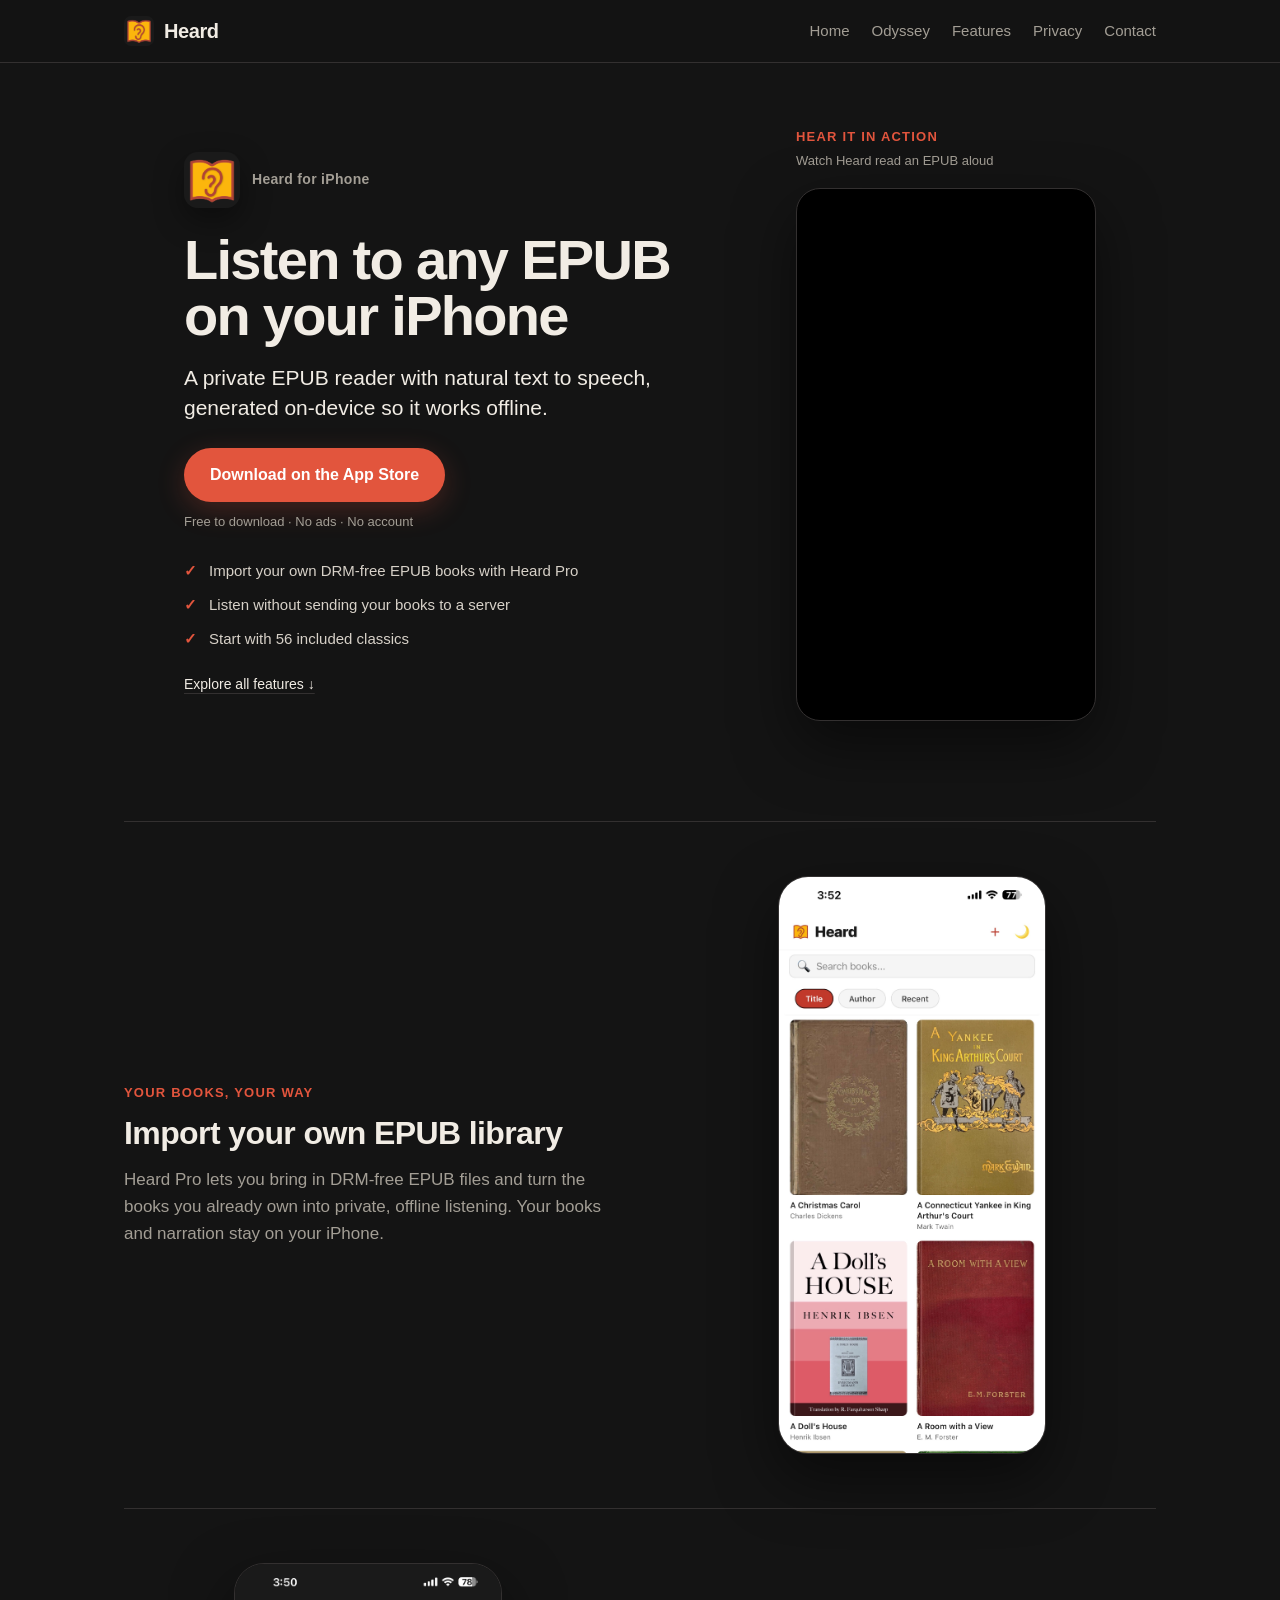
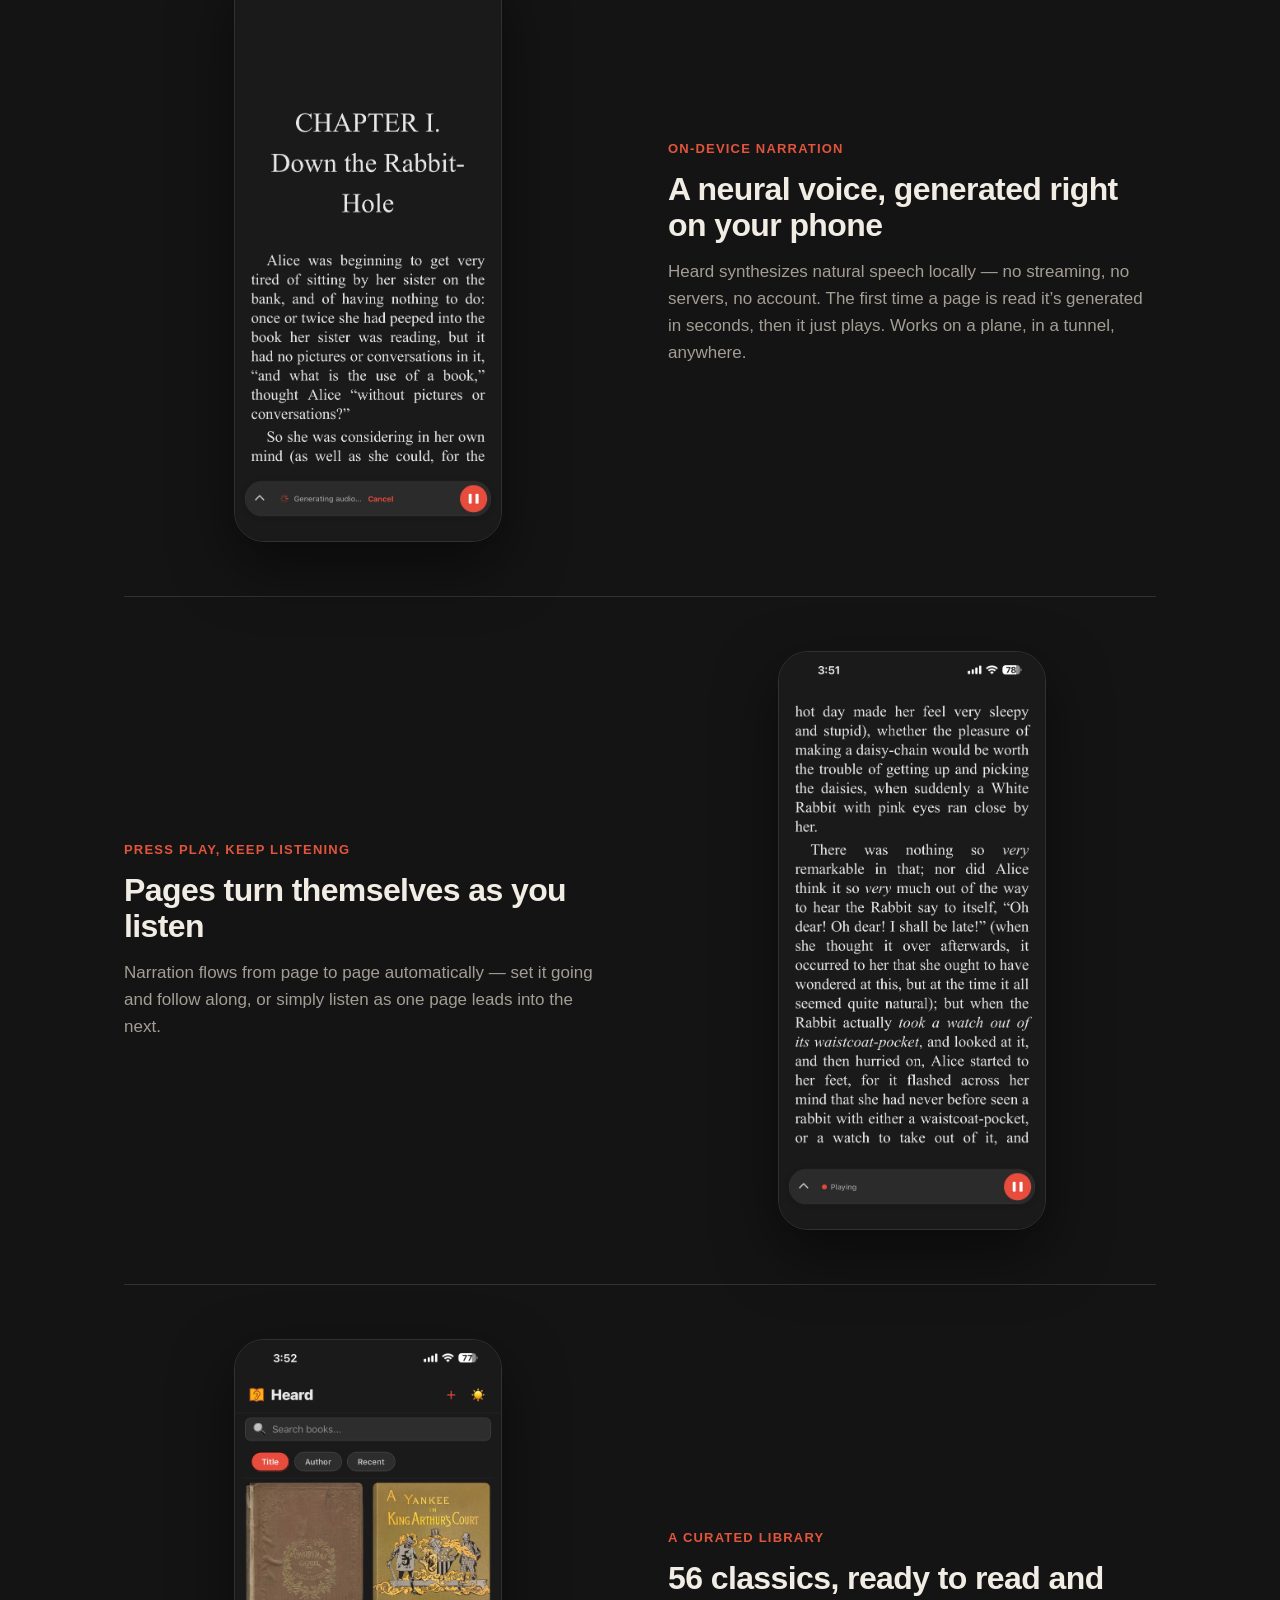
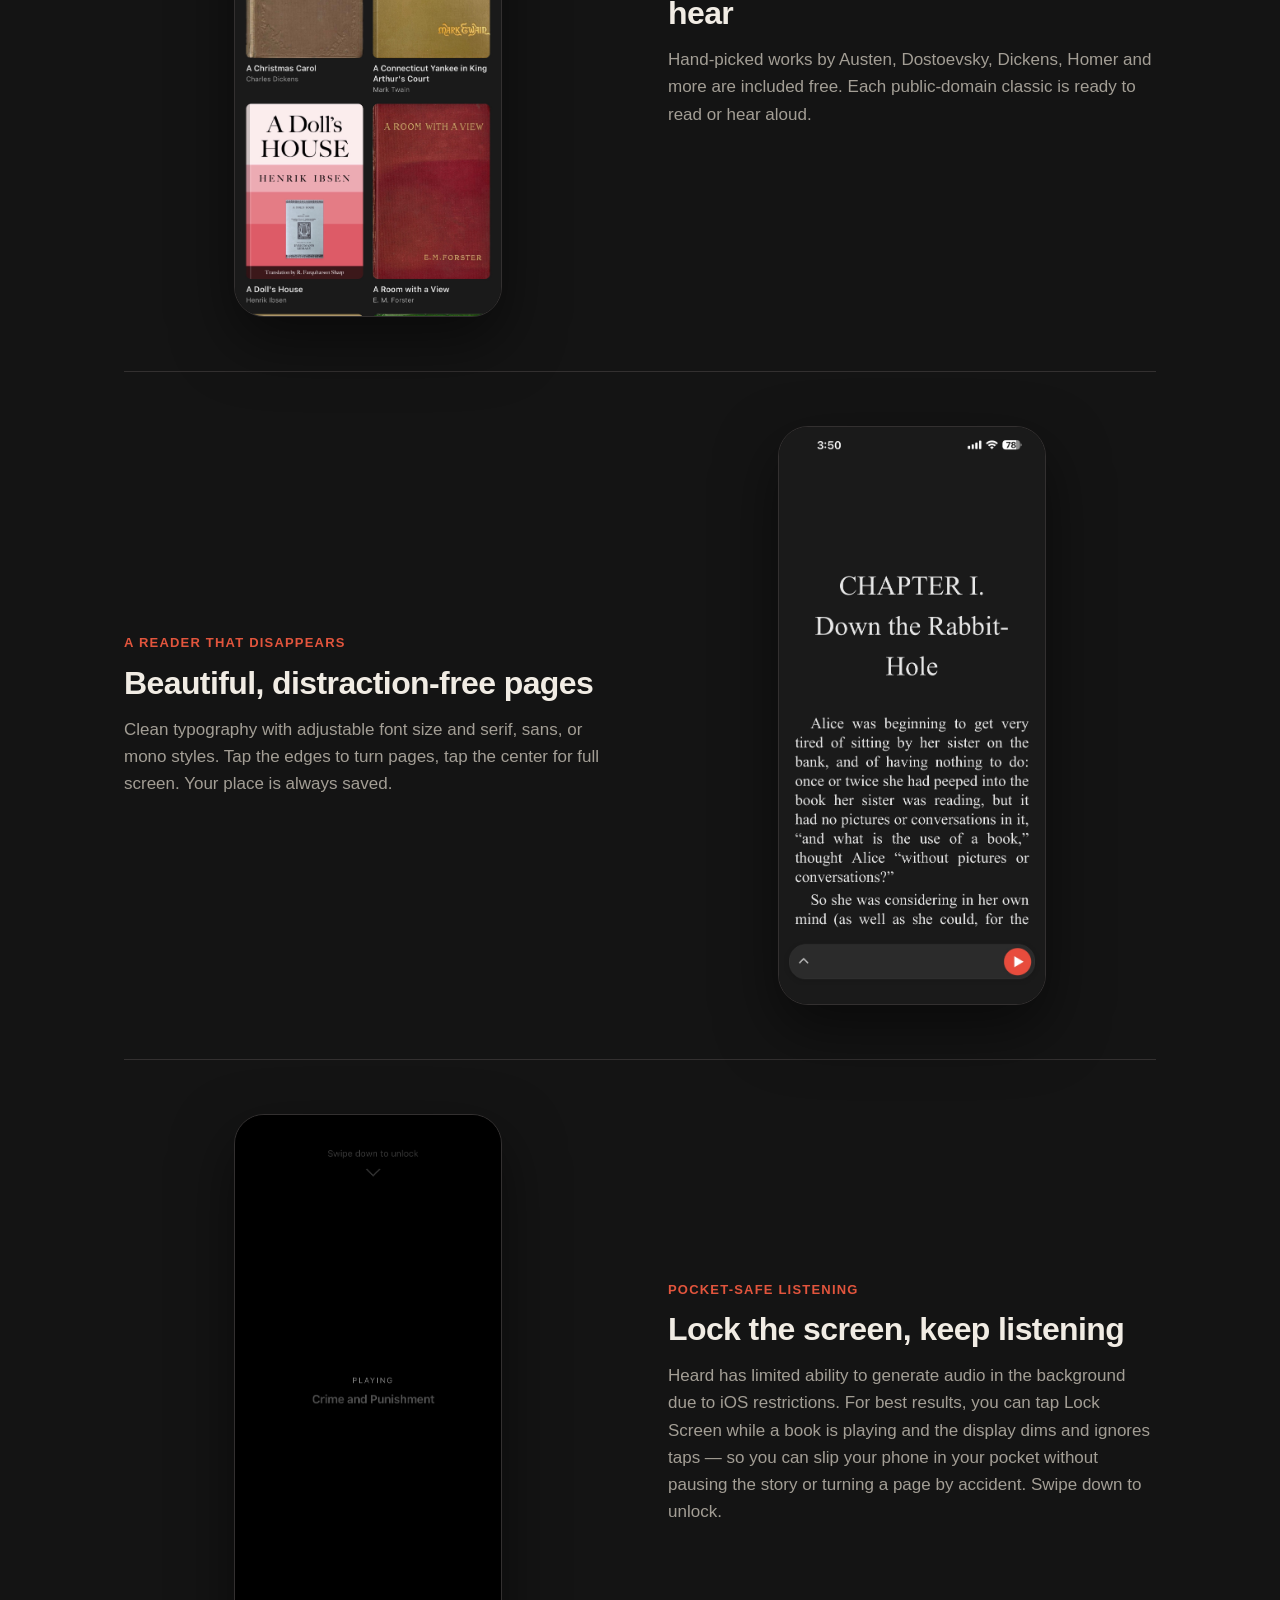
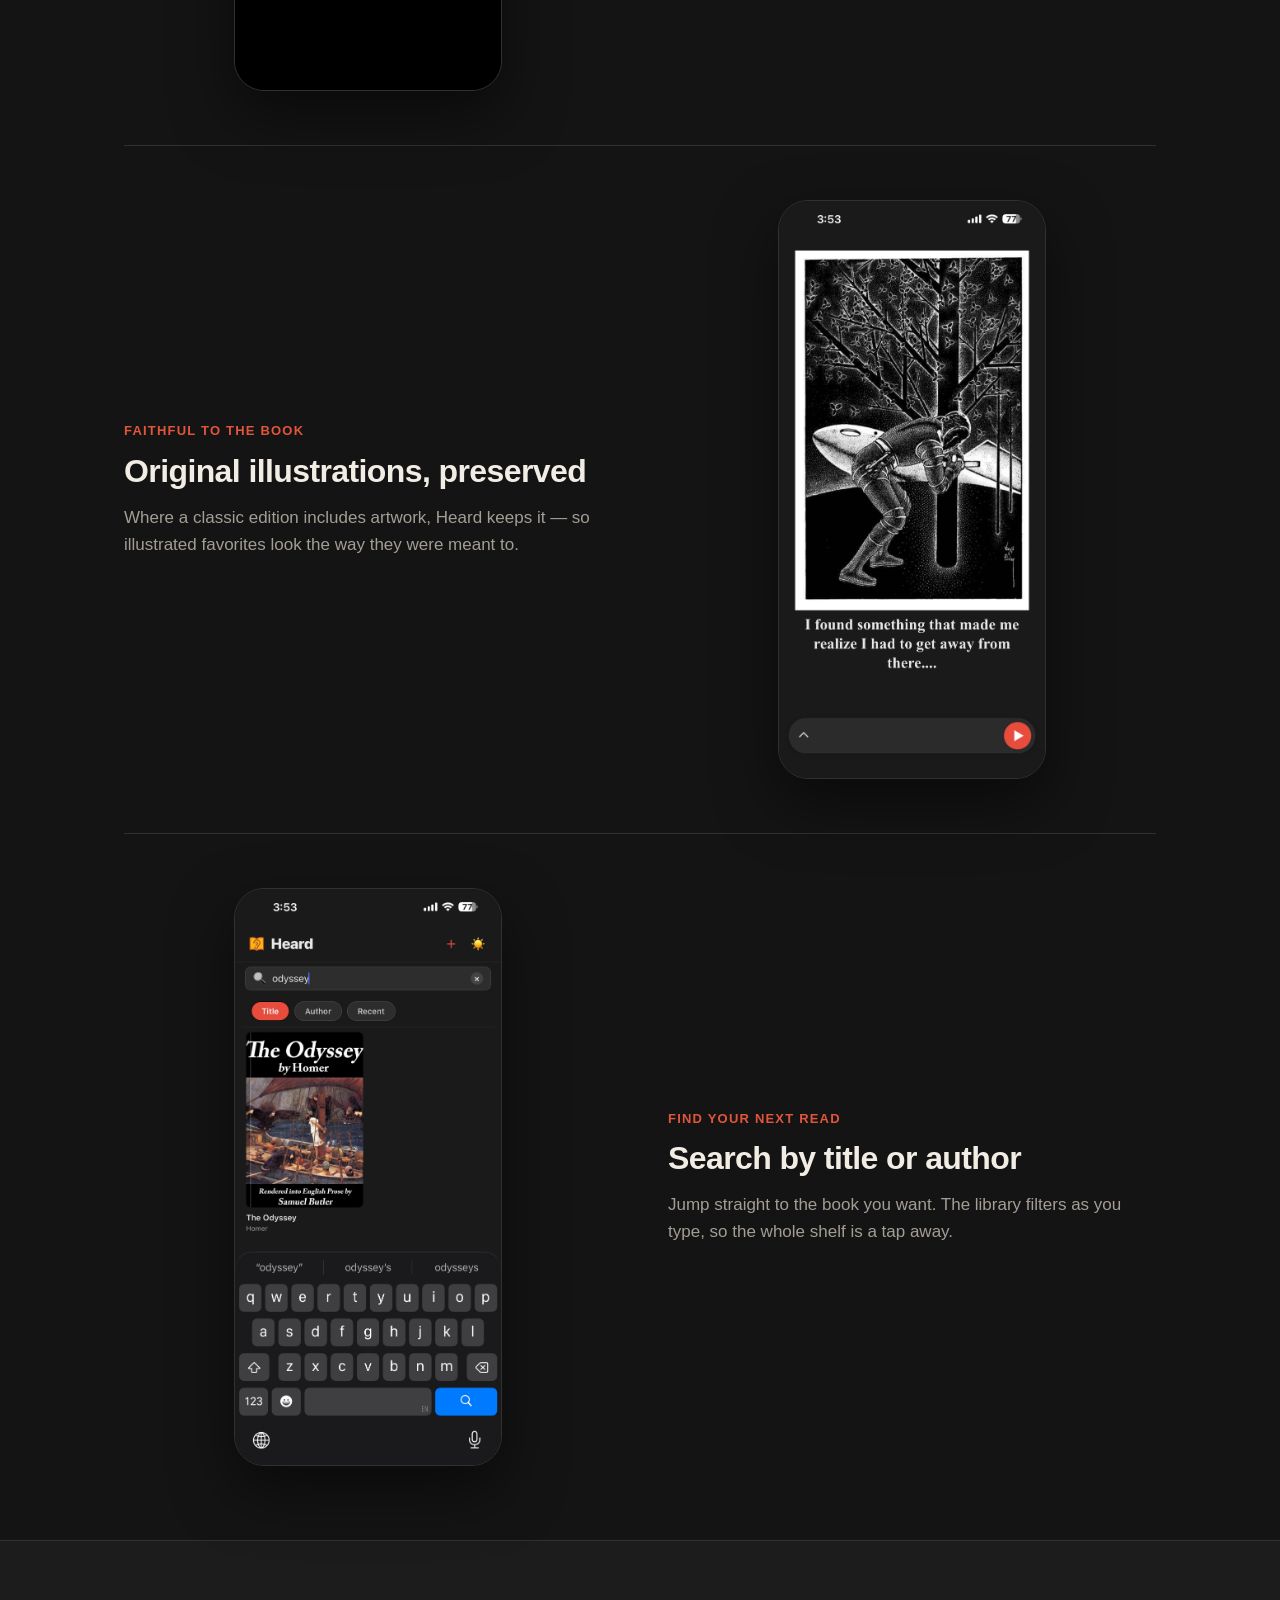
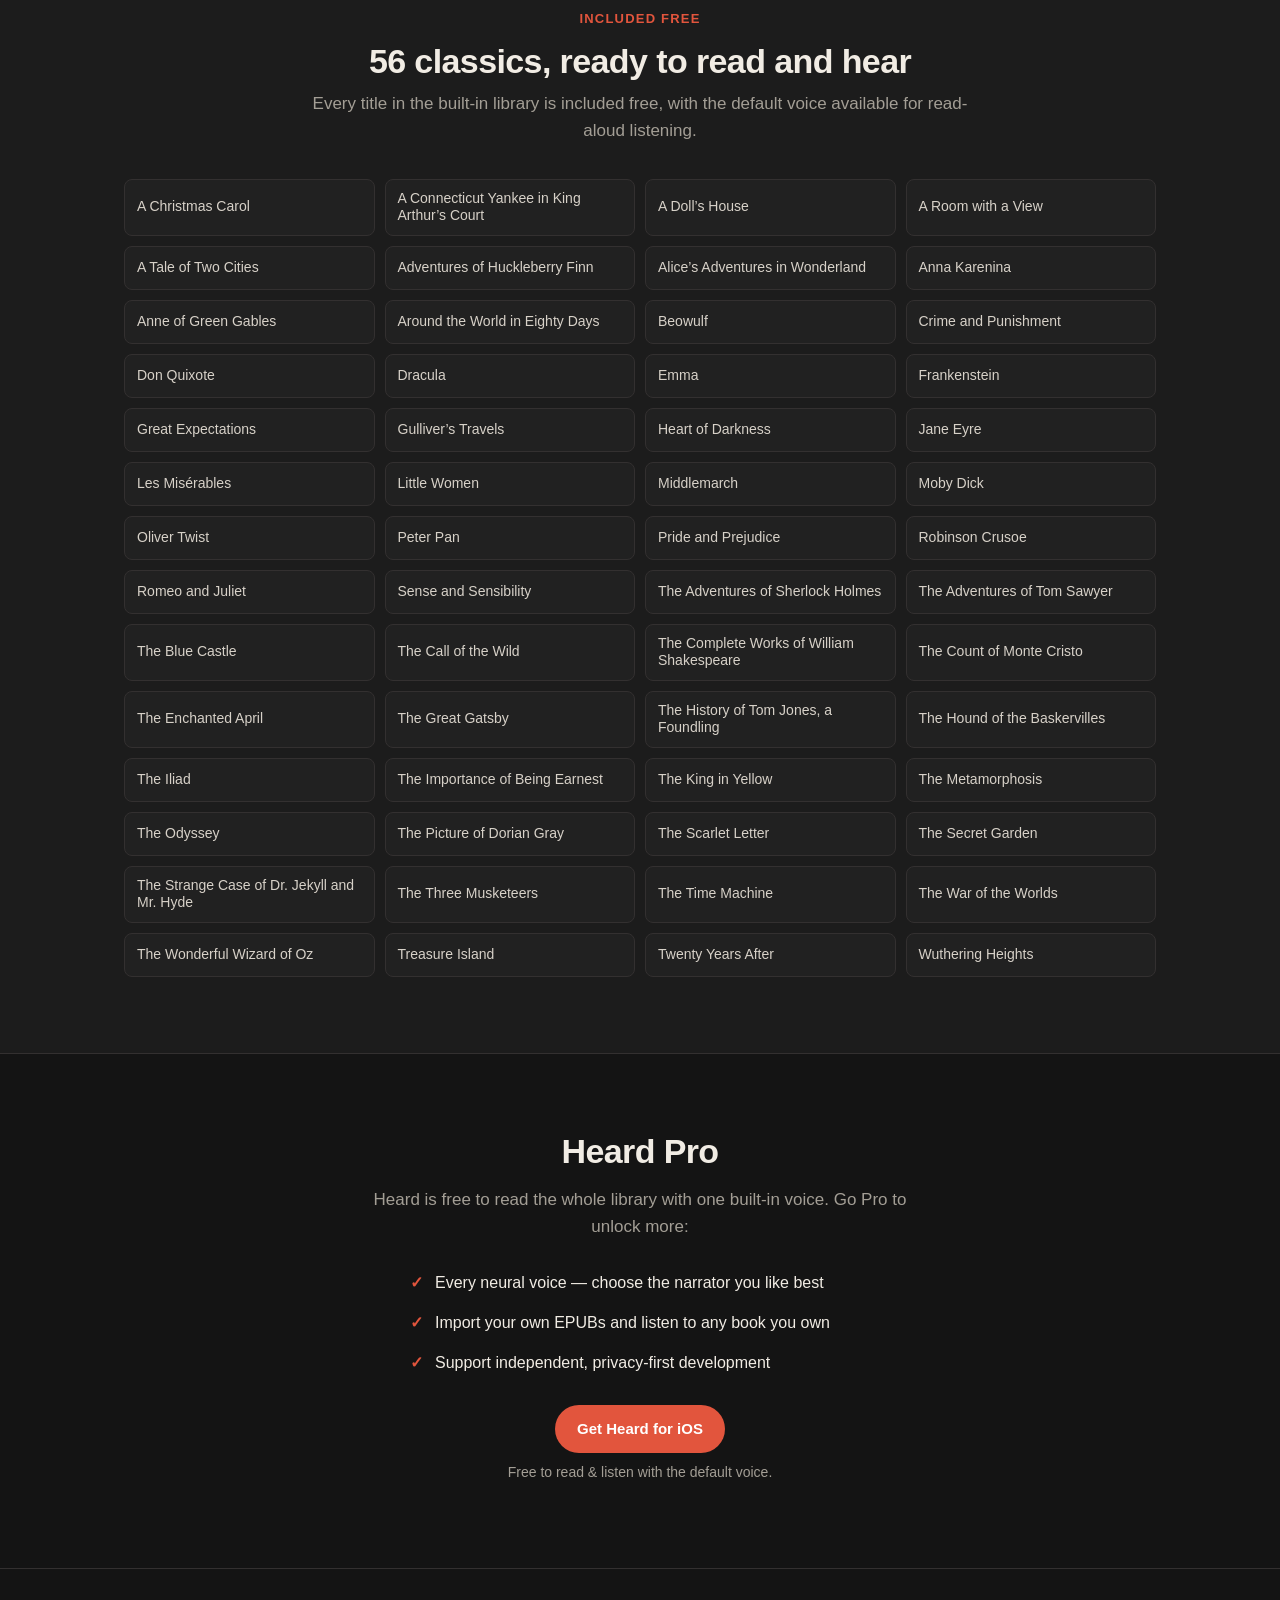
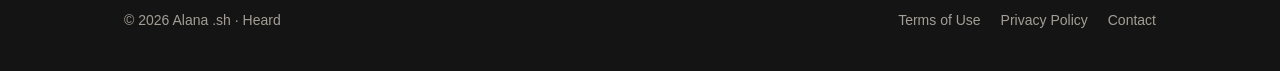
==== commit 626ed856: "demo video" ====
--- a/index.html
+++ b/index.html
@@ -1 +1,15 @@
-<!doctype html><html lang="en"><head><meta charset="utf-8"/><meta name="viewport" content="width=device-width,initial-scale=1"/><meta name="theme-color" content="#1a1a1a"/><meta name="description" content="Heard for iOS is an EPUB reader with text to speech, on-device neural narration, and a free library of public-domain classics."/><link rel="icon" href="/images/heard-icon.png"/><link rel="apple-touch-icon" href="/images/heard-icon.png"/><meta property="og:title" content="Heard"/><meta property="og:description" content="An EPUB reader with text to speech for iOS. Listen to classics and your own books with private, on-device narration."/><meta property="og:image" content="/images/heard-icon.png"/><script async src="https://www.googletagmanager.com/gtag/js?id=AW-11046037537"></script><script>function gtag(){dataLayer.push(arguments)}window.dataLayer=window.dataLayer||[],gtag("js",new Date),gtag("config","AW-11046037537")</script><title>Heard for iOS: EPUB reader with Text to Speech</title><script defer="defer" src="/static/js/main.49d53f03.js"></script><link href="/static/css/main.34ddd29a.css" rel="stylesheet"></head><body><noscript>You need to enable JavaScript to run this app.</noscript><div id="root"></div></body></html>+<!doctype html><html lang="en"><head><meta charset="utf-8"/><meta name="viewport" content="width=device-width,initial-scale=1"/><meta name="theme-color" content="#1a1a1a"/><meta name="description" content="Heard is an offline iOS EPUB reader with natural text-to-speech. Listen to your own EPUB books or 56 included classics on iPhone—no ads or accounts."/><link rel="canonical" href="https://heard.quest/"/><link rel="icon" href="/images/heard-icon.png"/><link rel="apple-touch-icon" href="/images/heard-icon.png"/><meta property="og:type" content="website"/><meta property="og:url" content="https://heard.quest/"/><meta property="og:title" content="Heard: Offline EPUB Text-to-Speech Reader for iPhone"/><meta property="og:description" content="Listen to your own EPUB books on iPhone with private, natural text-to-speech that works offline."/><meta property="og:image" content="/images/heard-icon.png"/><meta name="twitter:card" content="summary"/><meta name="twitter:title" content="Heard: Offline EPUB Text-to-Speech Reader for iPhone"/><meta name="twitter:description" content="Listen to your own EPUB books on iPhone with private, natural text-to-speech that works offline."/><script async src="https://www.googletagmanager.com/gtag/js?id=AW-11046037537"></script><script>function gtag(){dataLayer.push(arguments)}window.dataLayer=window.dataLayer||[],gtag("js",new Date),gtag("config","AW-11046037537")</script><script type="application/ld+json">{
+        "@context": "https://schema.org",
+        "@type": "MobileApplication",
+        "name": "Heard",
+        "operatingSystem": "iOS",
+        "applicationCategory": "BookApplication",
+        "description": "An offline iOS EPUB reader with natural on-device text-to-speech for your own EPUB books and 56 included classics.",
+        "url": "https://heard.quest/",
+        "downloadUrl": "https://apps.apple.com/us/app/heard-epub-text-to-speech/id6785654562",
+        "offers": {
+          "@type": "Offer",
+          "price": "0",
+          "priceCurrency": "USD"
+        }
+      }</script><title>Heard: Offline EPUB Text-to-Speech Reader for iPhone</title><script defer="defer" src="/static/js/main.25bee0f3.js"></script><link href="/static/css/main.d25718bc.css" rel="stylesheet"></head><body><noscript>You need to enable JavaScript to run this app.</noscript><div id="root"></div></body></html>
--- a/static/css/main.d25718bc.css
+++ b/static/css/main.d25718bc.css
@@ -0,0 +1,2 @@
+:root{--bg:#141414;--bg-2:#1c1c1c;--surface:#242424;--text:#f1ece4;--muted:#a39e95;--border:#333030;--accent:#e2553d;--accent-soft:#e2553d24;--maxw:1080px;--serif:Georgia,"Times New Roman",serif;--sans:-apple-system,BlinkMacSystemFont,"Segoe UI",Roboto,Helvetica,Arial,sans-serif}*{box-sizing:border-box}body,html{-webkit-font-smoothing:antialiased;background:#141414;background:var(--bg);color:#f1ece4;color:var(--text);font-family:-apple-system,BlinkMacSystemFont,Segoe UI,Roboto,Helvetica,Arial,sans-serif;font-family:var(--sans);line-height:1.6;margin:0;padding:0}a{color:#e2553d;color:var(--accent);text-decoration:none}a:hover{text-decoration:underline}img{display:block;max-width:100%}.container{margin:0 auto;max-width:1080px;max-width:var(--maxw);padding:0 24px}.nav{-webkit-backdrop-filter:saturate(140%) blur(12px);backdrop-filter:saturate(140%) blur(12px);background:#141414d1;border-bottom:1px solid #333030;border-bottom:1px solid var(--border);position:-webkit-sticky;position:sticky;top:0;z-index:10}.nav-inner{height:62px;justify-content:space-between}.brand,.nav-inner{align-items:center;display:flex}.brand{color:#f1ece4;color:var(--text);font-size:20px;font-weight:800;gap:10px;letter-spacing:-.4px}.brand img{border-radius:7px;height:30px;width:30px}.nav-links{align-items:center;display:flex;gap:22px}.nav-links a{color:#a39e95;color:var(--muted);font-size:15px}.nav-links a:hover{color:#f1ece4;color:var(--text);text-decoration:none}.btn{background:#e2553d;background:var(--accent);border:none;border-radius:999px;color:#fff;cursor:pointer;display:inline-block;font-size:15px;font-weight:700;padding:12px 22px}.btn:hover{opacity:.92;text-decoration:none}.btn-ghost{background:#0000;border:1px solid #333030;border:1px solid var(--border);color:#f1ece4;color:var(--text)}.hero{padding:64px 0 70px}.hero-inner{grid-gap:76px;align-items:center;display:grid;gap:76px;grid-template-columns:minmax(0,1fr) 300px;max-width:960px}.hero-copy{text-align:left}.hero-brand{align-items:center;color:#a39e95;color:var(--muted);display:flex;font-size:14px;font-weight:750;gap:12px;letter-spacing:.3px;margin-bottom:24px}.hero-icon{border-radius:14px;box-shadow:0 12px 30px #0006;height:56px;width:56px}.hero h1{font-size:56px;font-weight:850;letter-spacing:-1.7px;line-height:1.01;margin:0 0 18px;max-width:610px}.hero .tag{color:#f1ece4;color:var(--text);font-size:21px;line-height:1.42;margin:0 0 26px;max-width:610px}.hero .btn{box-shadow:0 8px 28px #e2553d3d;font-size:16px;padding:14px 26px}.hero-note{color:#a39e95;color:var(--muted);font-size:13px;margin:10px 0 26px}.hero-points{grid-gap:10px;color:#d7d1c8;display:grid;gap:10px;list-style:none;margin:0 0 20px;padding:0}.hero-points li{font-size:15px;padding-left:25px;position:relative}.hero-points li:before{color:#e2553d;color:var(--accent);content:"✓";font-weight:850;left:0;position:absolute}.hero-link{color:#f1ece4;color:var(--text);font-size:14px;text-decoration:underline;-webkit-text-decoration-color:#333030;text-decoration-color:#333030;-webkit-text-decoration-color:var(--border);text-decoration-color:var(--border);text-underline-offset:4px}.hero-link:hover{-webkit-text-decoration-color:#e2553d;text-decoration-color:#e2553d;-webkit-text-decoration-color:var(--accent);text-decoration-color:var(--accent)}.hero-demo{grid-gap:16px;display:grid;gap:16px;justify-items:center}.demo-heading{grid-gap:3px;display:grid;gap:3px;width:100%}.demo-heading .eyebrow{margin:0}.demo-heading span:last-child{color:#a39e95;color:var(--muted);font-size:13px}.video-frame{aspect-ratio:9/16;background:#000;border:1px solid #333030;border:1px solid var(--border);border-radius:24px;box-shadow:0 24px 60px #00000080;overflow:hidden;position:relative;width:100%}.video-frame iframe{border:0;height:100%;inset:0;position:absolute;width:100%}.features{padding:30px 0 20px}.row{grid-gap:56px;align-items:center;border-top:1px solid #333030;border-top:1px solid var(--border);display:grid;gap:56px;grid-template-columns:1fr 1fr;padding:54px 0}.row.reverse .row-text{order:2}.row.reverse .row-media{order:1}.row-text h2{font-size:32px;letter-spacing:-.6px;line-height:1.12;margin:0 0 14px}.row-text p{color:#a39e95;color:var(--muted);font-size:17px;margin:0}.eyebrow{color:#e2553d;color:var(--accent);font-size:13px;font-weight:700;letter-spacing:1.2px;margin-bottom:12px;text-transform:uppercase}.row-media{display:flex;justify-content:center}.phone{background:#000;border:1px solid #333030;border:1px solid var(--border);border-radius:30px;box-shadow:0 24px 60px #00000080;max-width:78vw;width:268px}.library{background:#1c1c1c;background:var(--bg-2);border-top:1px solid #333030;border-top:1px solid var(--border);padding:68px 0 76px}.library-heading{margin:0 auto 34px;max-width:680px;text-align:center}.library-heading h2{font-size:34px;letter-spacing:-.6px;line-height:1.12;margin:0 0 10px}.library-heading p{color:#a39e95;color:var(--muted);font-size:17px;margin:0}.book-grid{grid-gap:10px;display:grid;gap:10px;grid-template-columns:repeat(4,1fr);list-style:none;margin:0;padding:0}.book-grid li{align-items:center;background:hsla(0,0%,100%,.025);border:1px solid #333030;border:1px solid var(--border);border-radius:8px;color:#d7d1c8;display:flex;font-size:14px;line-height:1.25;min-height:44px;padding:10px 12px}.pro{border-top:1px solid #333030;border-top:1px solid var(--border);margin:0;padding:70px 0;text-align:center}.pro h2{font-size:34px;letter-spacing:-.6px;margin:0 0 8px}.pro .sub{color:#a39e95;color:var(--muted);font-size:17px;margin:0 auto 30px;max-width:560px}.pro-list{grid-gap:14px;display:grid;gap:14px;list-style:none;margin:0 auto 30px;max-width:460px;padding:0;text-align:left}.pro-list li{align-items:flex-start;display:flex;font-size:16px;gap:12px}.pro-list .check{color:#e2553d;color:var(--accent);font-weight:800}.free-note{color:#a39e95;color:var(--muted);font-size:14px;margin-top:8px}.odyssey-hero{overflow:hidden;padding:76px 0 46px}.odyssey-hero-inner{grid-gap:48px;align-items:center;display:grid;gap:48px;grid-template-columns:minmax(0,.9fr) minmax(360px,1.1fr)}.odyssey-copy h1{font-size:56px;font-weight:850;letter-spacing:-1.4px;line-height:1.02;margin:0 0 16px}.odyssey-copy .tag{color:#f1ece4;color:var(--text);font-size:22px;line-height:1.36;margin:0 0 12px;max-width:560px}.odyssey-copy .sub{color:#a39e95;color:var(--muted);font-size:17px;margin:0 0 28px;max-width:580px}.odyssey-cta{justify-content:flex-start}.odyssey-hero-media{align-items:center;display:flex;justify-content:center;min-height:560px;position:relative}.odyssey-phone-main{transform:rotate(-2deg) translateX(-44px);width:300px}.odyssey-phone-side{position:absolute;right:8px;top:46px;transform:rotate(5deg);width:268px}.odyssey-band{background:#1c1c1c;background:var(--bg-2);border-bottom:1px solid #333030;border-bottom:1px solid var(--border);border-top:1px solid #333030;border-top:1px solid var(--border)}.odyssey-points{grid-gap:32px;display:grid;gap:32px;grid-template-columns:repeat(3,1fr);padding:34px 0}.odyssey-points h2{font-size:19px;letter-spacing:-.2px;line-height:1.2;margin:0 0 8px}.odyssey-points p{color:#a39e95;color:var(--muted);font-size:15px;margin:0}.odyssey-gallery{padding:68px 0 76px;text-align:center}.odyssey-section-heading h2{font-size:34px;letter-spacing:-.6px;line-height:1.12;margin:0 0 34px}.odyssey-shots{grid-gap:22px;align-items:start;display:grid;gap:22px;grid-template-columns:repeat(4,1fr);margin-bottom:34px}.odyssey-shots .phone{border-radius:26px;margin:0 auto;max-width:240px;width:100%}.odyssey-bottom-cta{display:flex;justify-content:center}.page{padding:56px 0 80px}.page .container{max-width:760px}.page h1{font-size:38px;letter-spacing:-.8px;margin:0 0 6px}.page .updated{color:#a39e95;color:var(--muted);font-size:14px;margin-bottom:30px}.page h2{font-size:22px;margin:34px 0 10px}.page li,.page p{color:#d7d1c8;font-size:16px}.page ul{padding-left:22px}.page a{text-decoration:underline}.contact-form{display:flex;flex-direction:column;gap:6px;margin-top:24px;max-width:480px}.contact-form label{color:#a39e95;color:var(--muted);font-size:13px;font-weight:700;letter-spacing:.4px;margin-top:14px;text-transform:uppercase}.contact-form input,.contact-form textarea{background:#242424;background:var(--surface);border:1px solid #333030;border:1px solid var(--border);border-radius:10px;color:#f1ece4;color:var(--text);font-family:-apple-system,BlinkMacSystemFont,Segoe UI,Roboto,Helvetica,Arial,sans-serif;font-family:var(--sans);font-size:15px;padding:11px 14px;resize:vertical}.contact-form input:focus,.contact-form textarea:focus{border-color:#e2553d;border-color:var(--accent);outline:none}.contact-form button{align-self:flex-start;margin-top:20px}.contact-form button:disabled{cursor:default;opacity:.6}.form-note{color:#a39e95;color:var(--muted);font-size:14px;margin-top:26px}.form-note-error{color:#e2553d;color:var(--accent)}.hp-field{height:1px;left:-9999px;opacity:0;overflow:hidden;position:absolute;width:1px}.footer{border-top:1px solid #333030;border-top:1px solid var(--border);color:#a39e95;color:var(--muted);font-size:14px;padding:40px 0}.footer-inner{align-items:center;display:flex;flex-wrap:wrap;gap:18px;justify-content:space-between}.footer-links{display:flex;flex-wrap:wrap;gap:20px}.footer-links a{color:#a39e95;color:var(--muted)}.footer-links a:hover{color:#f1ece4;color:var(--text)}@media (max-width:760px){.hero{padding:34px 0 54px}.hero-inner{gap:46px;grid-template-columns:1fr}.hero-copy{text-align:center}.hero-brand{justify-content:center;margin-bottom:18px}.hero-icon{border-radius:12px;height:48px;width:48px}.hero h1{font-size:42px;margin-bottom:14px}.hero .tag{font-size:18px;line-height:1.38;margin-bottom:20px}.hero .btn{max-width:340px;width:100%}.hero-note{margin-bottom:22px}.hero-points{margin:0 auto 18px;text-align:left;width:-webkit-fit-content;width:fit-content}.hero-demo{margin:0 auto;max-width:270px;width:100%}.demo-heading{text-align:left}.odyssey-hero{padding:54px 0 26px;text-align:center}.odyssey-hero-inner{gap:26px;grid-template-columns:1fr}.odyssey-copy h1{font-size:40px}.odyssey-copy .tag{font-size:19px}.odyssey-cta{justify-content:center}.odyssey-hero-media{min-height:430px}.odyssey-phone-main{transform:rotate(-2deg) translateX(-38px);width:236px}.odyssey-phone-side{right:10px;top:36px;width:210px}.odyssey-points{gap:22px;grid-template-columns:1fr;text-align:center}.odyssey-shots{gap:16px;grid-template-columns:repeat(2,1fr)}.library{padding:54px 0 60px}.library-heading h2{font-size:30px}.book-grid{gap:8px;grid-template-columns:repeat(2,1fr)}.book-grid li{font-size:13px;min-height:42px;padding:9px 10px}.row{gap:30px;grid-template-columns:1fr;padding:44px 0;text-align:center}.row.reverse .row-text{order:2}.row.reverse .row-media{order:1}.row-text{order:2}.row-media{order:1}.pro-list{text-align:left}.nav-links{gap:16px}}@media (max-width:520px){.nav-inner{gap:16px}.brand{flex:0 0 auto}.nav-links{gap:14px;overflow-x:auto;scrollbar-width:none}.nav-links::-webkit-scrollbar{display:none}.nav-links a{flex:0 0 auto;font-size:14px}.book-grid{grid-template-columns:1fr}}
+/*# sourceMappingURL=main.d25718bc.css.map*/
